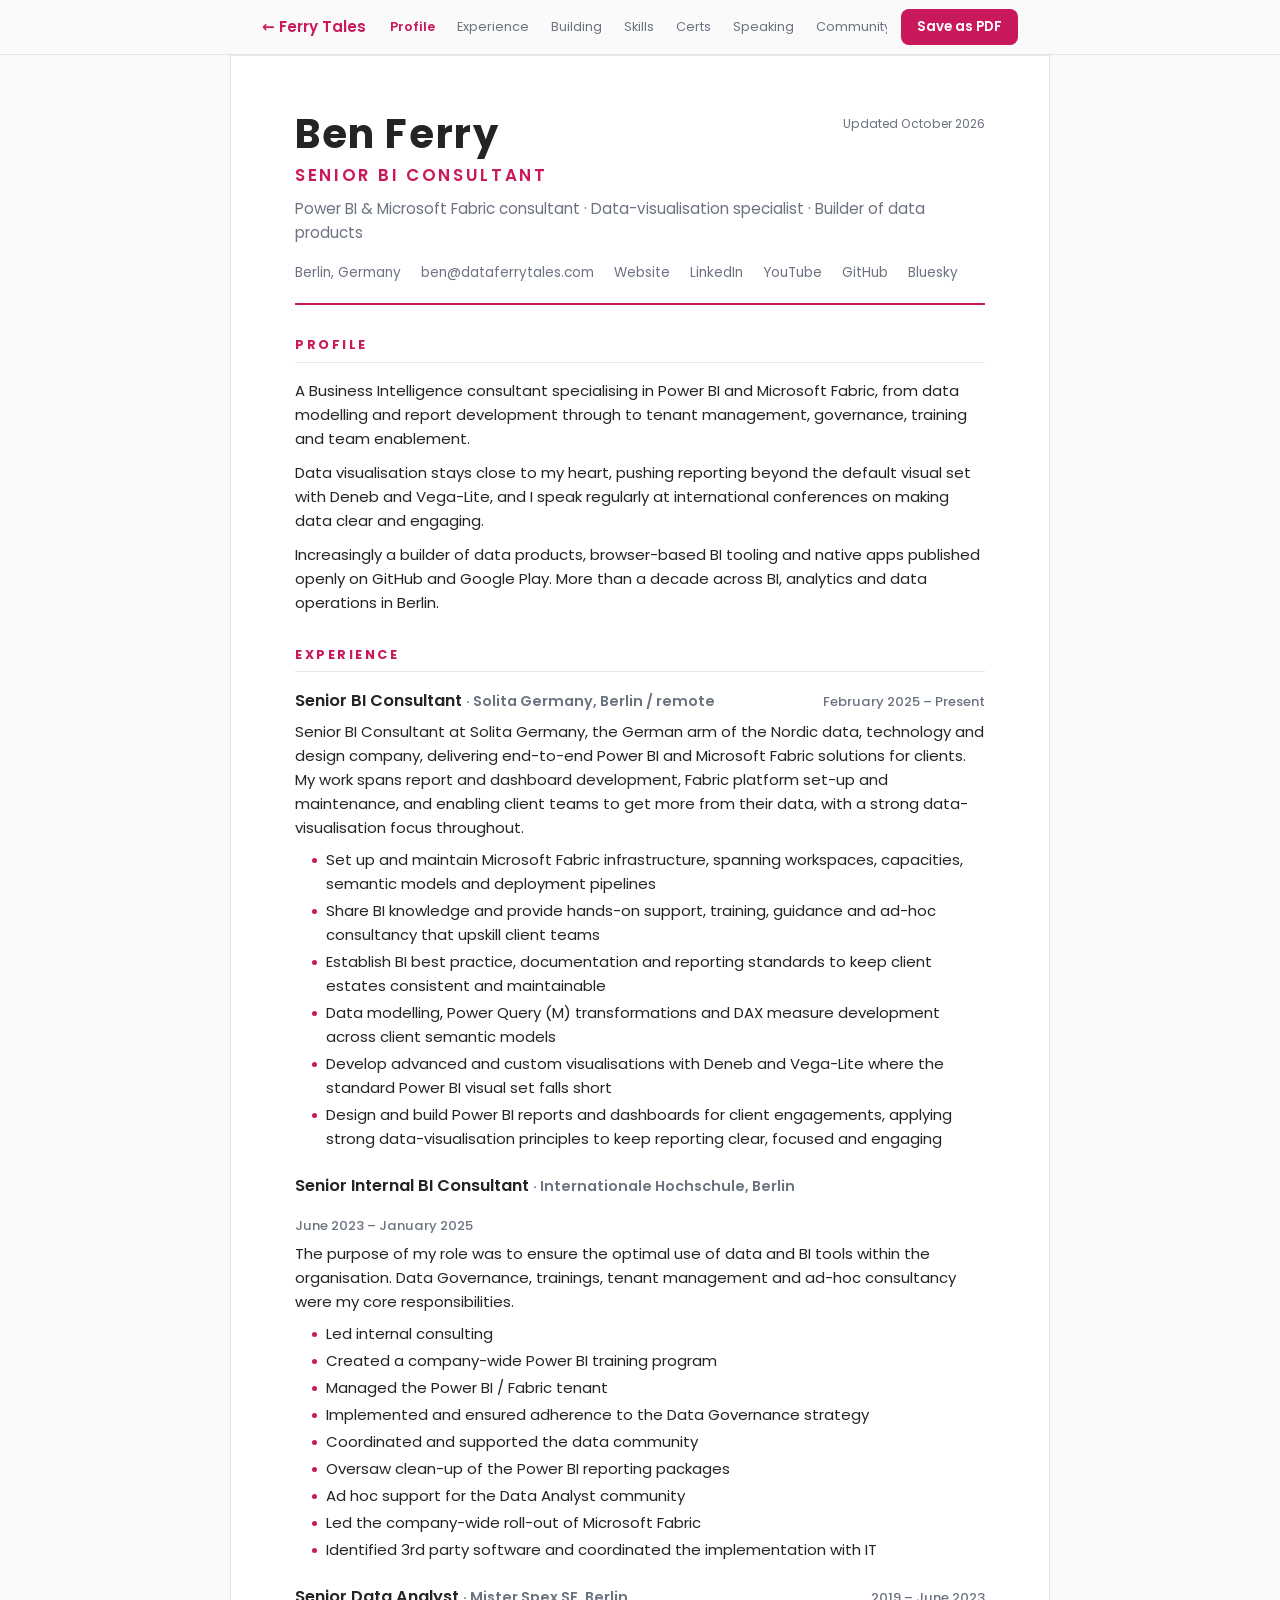
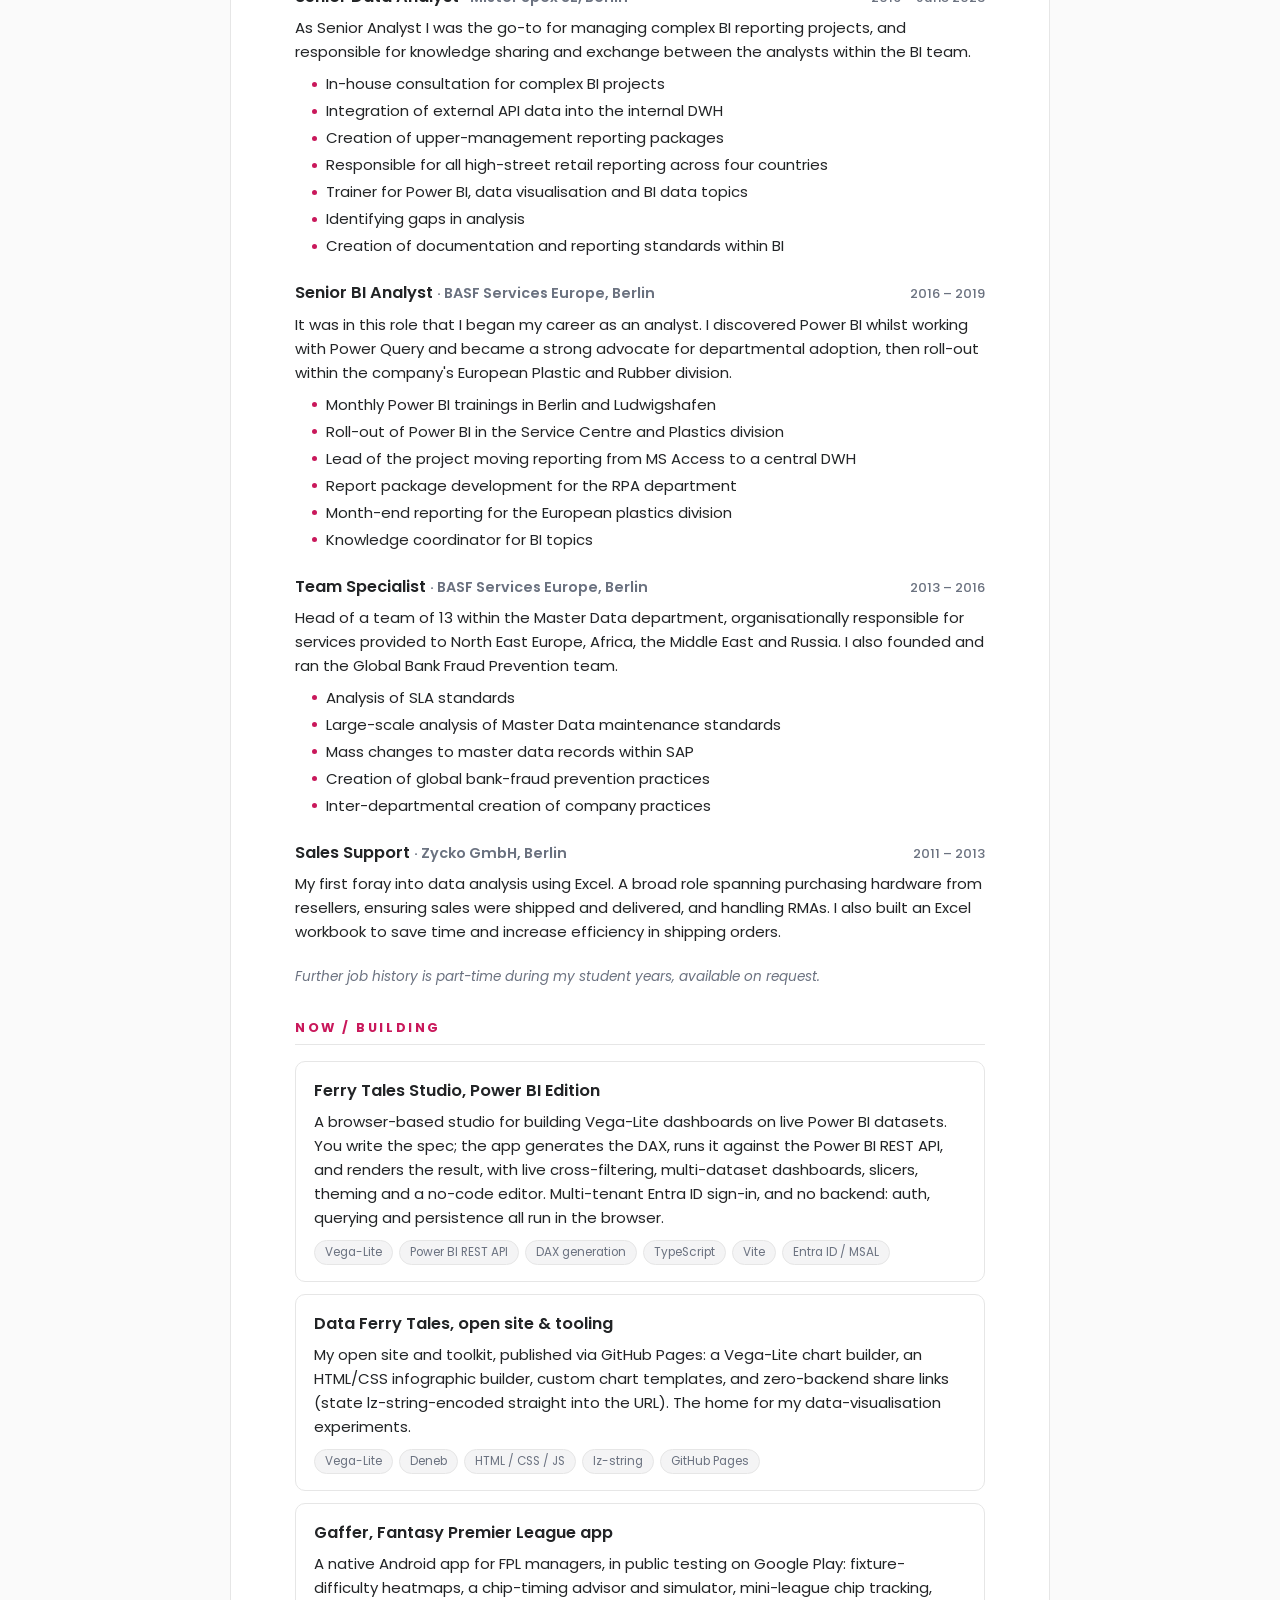
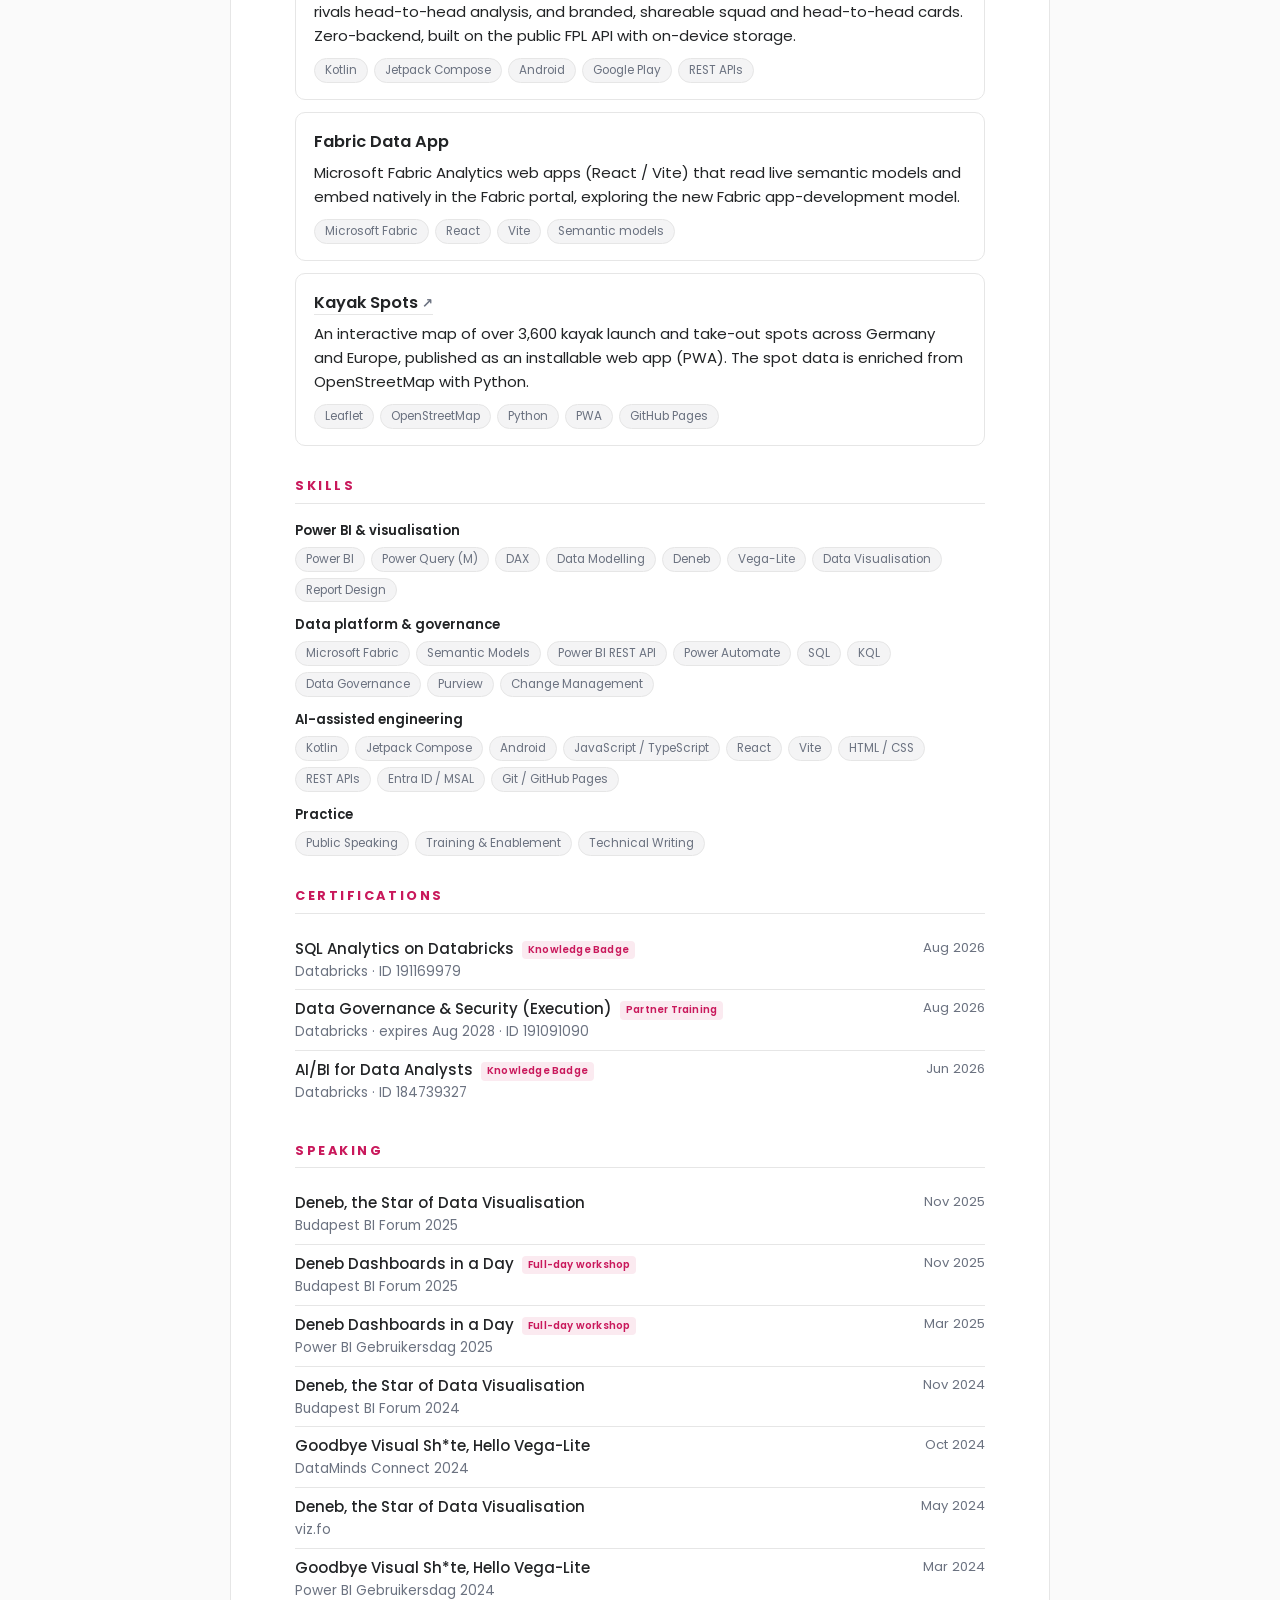
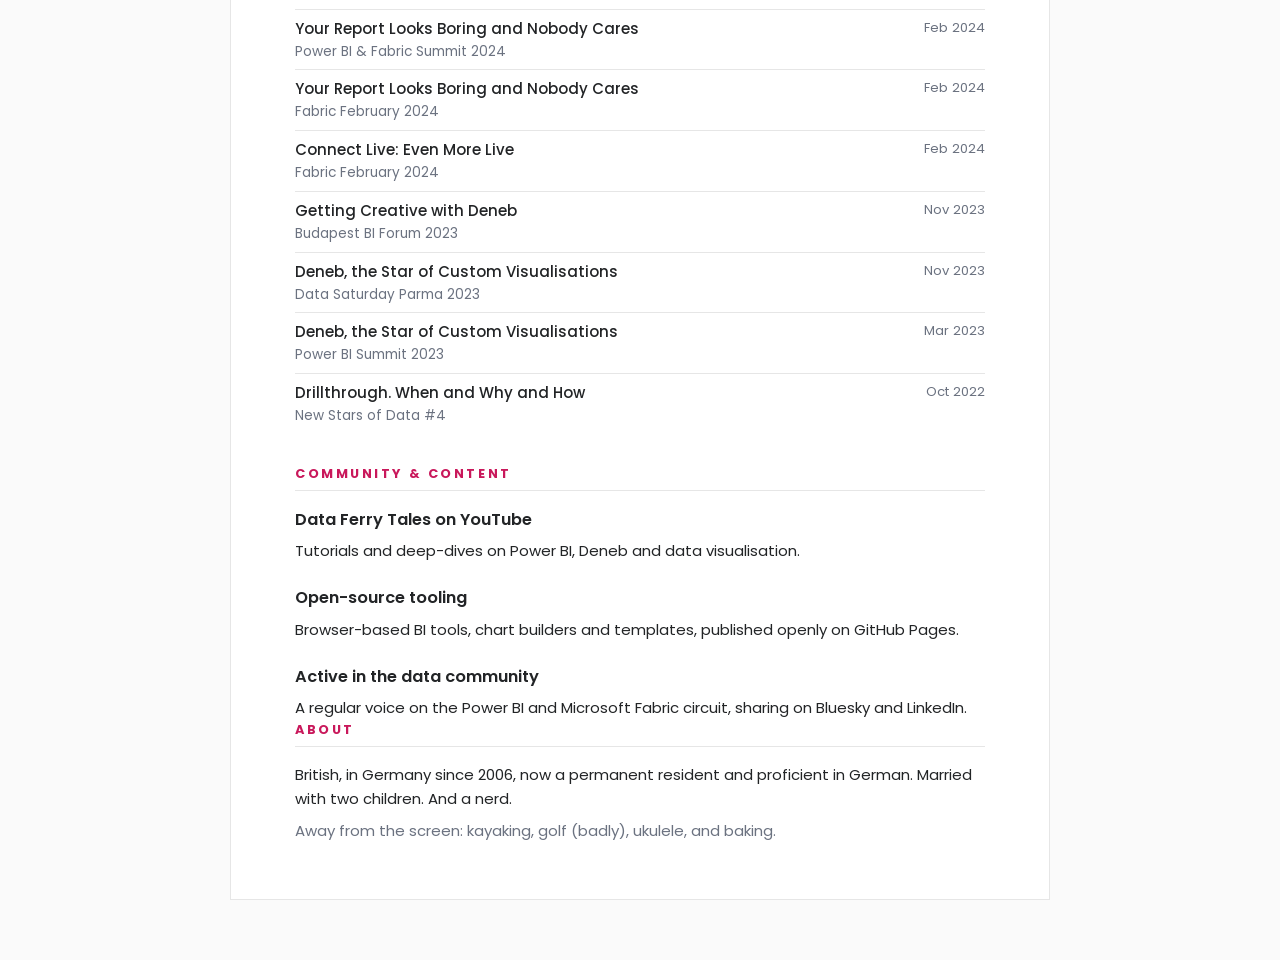
==== cv/index.html @ 4af47b09 "CV: reweight profile toward tenant management & enablement Trim redundant profile paragraph (fold tr" ====
<!DOCTYPE html>
<html lang="en">
<head>
  <meta charset="UTF-8">
  <meta name="viewport" content="width=device-width, initial-scale=1.0">
  <title>Ben Ferry, CV</title>
  <meta name="description" content="Living CV of Ben Ferry, Senior BI Consultant. Power BI &amp; Microsoft Fabric, data visualisation, and a builder of data products.">
  <meta property="og:title" content="Ben Ferry, CV">
  <meta property="og:description" content="Senior BI Consultant. Power BI &amp; Microsoft Fabric, data visualisation, builder of data products.">
  <meta property="og:type" content="profile">
  <link rel="preconnect" href="https://fonts.googleapis.com">
  <link rel="preconnect" href="https://fonts.gstatic.com" crossorigin>
  <link href="https://fonts.googleapis.com/css2?family=Poppins:wght@400;500;600;700&display=swap" rel="stylesheet">
  <style>
    /* ── Tokens — one accent, neutrals exempt ── */
    :root{
      --accent:#c9185b;       /* the single brand accent */
      --ink:#222426;          /* primary text */
      --muted:#6b7280;        /* secondary text / dates */
      --rule:#e6e6e6;         /* hairline separators */
      --paper:#ffffff;
      --chip:#f4f4f5;         /* neutral chip fill */
      --maxw:820px;
    }
    *,*::before,*::after{box-sizing:border-box;margin:0;padding:0}
    html{-webkit-text-size-adjust:100%;scroll-behavior:smooth}
    @media(prefers-reduced-motion:reduce){html{scroll-behavior:auto}}
    body{
      font-family:'Poppins',system-ui,sans-serif;
      color:var(--ink);
      background:#fafafa;
      line-height:1.6;
      font-size:15px;
    }

    /* ── Scroll progress (screen only) ── */
    .progress{position:fixed;top:0;left:0;height:3px;width:0;background:var(--accent);z-index:60;transition:width .08s linear}

    /* ── Sticky top bar (screen only) ── */
    .topbar{position:sticky;top:0;z-index:50;background:rgba(250,250,250,.9);backdrop-filter:saturate(180%) blur(8px);-webkit-backdrop-filter:saturate(180%) blur(8px);border-bottom:1px solid var(--rule)}
    .topbar-inner{max-width:var(--maxw);margin:0 auto;display:flex;align-items:center;gap:14px;padding:9px 32px}
    .brand{color:var(--accent);text-decoration:none;font-weight:600;font-size:.95rem;white-space:nowrap}
    .brand:hover{opacity:.7}
    .secnav{display:flex;gap:2px;flex:1;overflow-x:auto;scrollbar-width:none}
    .secnav::-webkit-scrollbar{display:none}
    .secnav a{font-size:.8rem;color:var(--muted);text-decoration:none;padding:5px 10px;border-radius:6px;white-space:nowrap;transition:color .15s,background .15s}
    .secnav a:hover{color:var(--ink);background:var(--chip)}
    .secnav a.active{color:var(--accent);font-weight:600}
    .topbar-actions{display:flex;align-items:center;gap:10px;white-space:nowrap}
    .updated{color:var(--muted);font-size:.8rem}
    .btn{
      font-family:inherit;font-size:.85rem;font-weight:600;
      color:#fff;background:var(--accent);
      border:none;border-radius:8px;
      padding:8px 16px;cursor:pointer;
      transition:opacity .15s;
    }
    .btn:hover{opacity:.85}

    /* ── Sheet ── */
    .sheet{
      max-width:var(--maxw);
      margin:0 auto 60px;
      background:var(--paper);
      border:1px solid var(--rule);
      padding:56px 64px;
    }

    /* ── Masthead ── */
    .masthead{position:relative;border-bottom:2px solid var(--accent);padding-bottom:20px;margin-bottom:28px}
    .masthead .stamp{position:absolute;top:2px;right:0;color:var(--muted);font-size:.76rem}
    .masthead h1{
      font-size:2.5rem;font-weight:700;letter-spacing:.04em;
      color:var(--ink);line-height:1.1;
    }
    .masthead .role{
      color:var(--accent);font-weight:600;font-size:1.05rem;
      letter-spacing:.16em;text-transform:uppercase;margin-top:6px;
    }
    .masthead .tagline{color:var(--muted);margin-top:8px;font-size:.95rem}
    .contact{
      display:flex;flex-wrap:wrap;gap:6px 20px;margin-top:16px;
      font-size:.85rem;
    }
    .contact a,.contact span{color:var(--muted);text-decoration:none}
    .contact a:hover{color:var(--accent)}

    /* ── Sections ── */
    section{margin-top:30px;scroll-margin-top:66px}
    h2{
      font-size:.8rem;font-weight:700;letter-spacing:.2em;text-transform:uppercase;
      color:var(--accent);
      padding-bottom:6px;border-bottom:1px solid var(--rule);
      margin-bottom:16px;
    }
    .profile p{margin-bottom:10px}
    .profile p:last-child{margin-bottom:0}

    /* ── Entry (experience / now) ── */
    .entry{margin-bottom:22px;break-inside:avoid}
    .entry:last-child{margin-bottom:0}
    .entry-head{display:flex;justify-content:space-between;align-items:baseline;gap:16px;flex-wrap:wrap}
    .entry-title{font-weight:600;font-size:1.02rem}
    .entry-org{color:var(--muted);font-size:.9rem}
    .entry-dates{color:var(--muted);font-size:.82rem;white-space:nowrap;font-weight:500}
    .entry-summary{margin-top:6px}
    .entry ul{margin:8px 0 0 0;padding-left:1.1em;list-style:none}
    .entry ul li{position:relative;padding-left:14px;margin-bottom:3px}
    .entry ul li::before{content:"";position:absolute;left:0;top:.62em;width:5px;height:5px;background:var(--accent);border-radius:50%}

    /* ── Tags ── */
    .tags{display:flex;flex-wrap:wrap;gap:6px;margin-top:10px}
    .tag{
      font-size:.74rem;color:var(--muted);
      background:var(--chip);border:1px solid var(--rule);
      border-radius:999px;padding:2px 10px;
    }

    /* ── Skills ── */
    .skill-group{margin-bottom:12px}
    .skill-group h3{font-size:.82rem;font-weight:600;color:var(--ink);margin-bottom:6px}
    .skill-group .items{display:flex;flex-wrap:wrap;gap:6px}

    /* ── Speaking ── */
    .talk{display:flex;justify-content:space-between;gap:16px;padding:7px 0;border-bottom:1px solid var(--rule)}
    .talk:last-child{border-bottom:none}
    .talk .meta{min-width:0}
    .talk .title{font-weight:500}
    .talk .event{color:var(--muted);font-size:.85rem}
    .talk .date{color:var(--muted);font-size:.82rem;white-space:nowrap}
    .talk-label{display:inline-block;font-size:.64rem;font-weight:600;color:var(--accent);background:#fbeaf0;border-radius:4px;padding:1px 6px;margin-left:8px;vertical-align:1px;letter-spacing:.02em}

    /* ── Two-up footer sections ── */
    .grid2{display:grid;grid-template-columns:1fr 1fr;gap:30px}
    .pill-list{display:flex;flex-wrap:wrap;gap:6px}
    .footer .interests{color:var(--muted);margin-top:8px}
    .note{color:var(--muted);font-size:.85rem;font-style:italic;margin-top:10px}

    /* ── Website-feel touches (screen only) ── */
    .contact a{transition:color .15s}
    .now .entry{border:1px solid var(--rule);border-radius:10px;padding:16px 18px;margin-bottom:12px}
    .now .entry:last-child{margin-bottom:0}
    .entry-title a{color:inherit;text-decoration:none;border-bottom:1px solid var(--rule);transition:color .15s,border-color .15s}
    .entry-title a:hover{color:var(--accent);border-bottom-color:var(--accent)}
    .entry-title .ext{color:var(--muted);font-size:.82em;border:none}
    .now-fig{display:block;margin:12px 0 2px}
    .now-fig img{display:block;width:100%;max-width:420px;height:auto;border:1px solid var(--rule);border-radius:8px;background:#f6f5f2}

    /* ── Scroll reveal (only when JS runs; print & reduced-motion opt out) ── */
    html.js .reveal{opacity:0;transform:translateY(14px);transition:opacity .5s ease,transform .5s ease}
    html.js .reveal.in{opacity:1;transform:none}
    @media(prefers-reduced-motion:reduce){html.js .reveal{opacity:1;transform:none;transition:none}}

    @media(max-width:680px){
      .sheet{padding:32px 22px}
      .masthead h1{font-size:2rem}
      .grid2{grid-template-columns:1fr;gap:20px}
      .topbar-inner{padding:9px 16px;gap:10px}
    }

    /* Hide the section nav before it gets tight enough to clip a label */
    @media(max-width:760px){ .secnav{display:none} }

    /* ── Print / PDF ── */
    @media print{
      body{background:#fff;font-size:11.5px}
      .topbar,.progress{display:none}
      .sheet{border:none;max-width:none;margin:0;padding:0 6mm}
      h2{break-after:avoid}
      .entry,.talk,.skill-group{break-inside:avoid}
      .now .entry{border:none;border-radius:0;padding:0;margin-bottom:16px}
      .reveal{opacity:1 !important;transform:none !important}
      a{color:inherit;text-decoration:none}
      @page{margin:14mm}
    }
  </style>
</head>
<body>

  <div class="progress" id="progress" aria-hidden="true"></div>

  <header class="topbar">
    <div class="topbar-inner">
      <a class="brand" href="../index.html">← Ferry Tales</a>
      <nav class="secnav" id="secnav" aria-label="CV sections"></nav>
      <div class="topbar-actions">
        <button class="btn" onclick="window.print()">Save as PDF</button>
      </div>
    </div>
  </header>

  <main class="sheet" id="cv" aria-busy="true">
    <p style="color:var(--muted)">Loading…</p>
  </main>

  <!-- ════════════════════════════════════════════════════════════════
       CV DATA — single source of truth. Edit this block to update the CV.
       (Embedded so the page works when opened directly, with no server.)
       ════════════════════════════════════════════════════════════════ -->
  <script type="application/json" id="cv-data">
{
  "updated": "October 2026",
  "name": "Ben Ferry",
  "title": "Senior BI Consultant",
  "tagline": "Power BI & Microsoft Fabric consultant · Data-visualisation specialist · Builder of data products",
  "contact": {
    "email": "ben@dataferrytales.com",
    "location": "Berlin, Germany",
    "website": "https://dataferrytales.github.io",
    "youtube": "https://www.youtube.com/@DataFerryTales",
    "linkedin": "https://www.linkedin.com/in/dataferrytales/",
    "github": "https://github.com/dataferrytales",
    "bluesky": "https://bsky.app/profile/dataferrytales.bsky.social"
  },
  "profile": [
    "A Business Intelligence consultant specialising in Power BI and Microsoft Fabric, from data modelling and report development through to tenant management, governance, training and team enablement.",
    "Data visualisation stays close to my heart, pushing reporting beyond the default visual set with Deneb and Vega-Lite, and I speak regularly at international conferences on making data clear and engaging.",
    "Increasingly a builder of data products, browser-based BI tooling and native apps published openly on GitHub and Google Play. More than a decade across BI, analytics and data operations in Berlin."
  ],
  "now": [
    {
      "name": "Ferry Tales Studio, Power BI Edition",
      "blurb": "A browser-based studio for building Vega-Lite dashboards on live Power BI datasets. You write the spec; the app generates the DAX, runs it against the Power BI REST API, and renders the result, with live cross-filtering, multi-dataset dashboards, slicers, theming and a no-code editor. Multi-tenant Entra ID sign-in, and no backend: auth, querying and persistence all run in the browser.",
      "tags": ["Vega-Lite", "Power BI REST API", "DAX generation", "TypeScript", "Vite", "Entra ID / MSAL"]
    },
    {
      "name": "Data Ferry Tales, open site & tooling",
      "blurb": "My open site and toolkit, published via GitHub Pages: a Vega-Lite chart builder, an HTML/CSS infographic builder, custom chart templates, and zero-backend share links (state lz-string-encoded straight into the URL). The home for my data-visualisation experiments.",
      "tags": ["Vega-Lite", "Deneb", "HTML / CSS / JS", "lz-string", "GitHub Pages"]
    },
    {
      "name": "Gaffer, Fantasy Premier League app",
      "blurb": "A native Android app for FPL managers, in public testing on Google Play: fixture-difficulty heatmaps, a chip-timing advisor and simulator, mini-league chip tracking, rivals head-to-head analysis, and branded, shareable squad and head-to-head cards. Zero-backend, built on the public FPL API with on-device storage.",
      "tags": ["Kotlin", "Jetpack Compose", "Android", "Google Play", "REST APIs"]
    },
    {
      "name": "Fabric Data App",
      "blurb": "Microsoft Fabric Analytics web apps (React / Vite) that read live semantic models and embed natively in the Fabric portal, exploring the new Fabric app-development model.",
      "tags": ["Microsoft Fabric", "React", "Vite", "Semantic models"]
    },
    {
      "name": "Kayak Spots",
      "link": "https://dataferrytales.github.io/kayak-spots/",
      "blurb": "An interactive map of over 3,600 kayak launch and take-out spots across Germany and Europe, published as an installable web app (PWA). The spot data is enriched from OpenStreetMap with Python.",
      "tags": ["Leaflet", "OpenStreetMap", "Python", "PWA", "GitHub Pages"]
    }
  ],
  "experience": [
    {
      "role": "Senior BI Consultant",
      "org": "Solita Germany",
      "location": "Berlin / remote",
      "start": "February 2025",
      "end": "Present",
      "summary": "Senior BI Consultant at Solita Germany, the German arm of the Nordic data, technology and design company, delivering end-to-end Power BI and Microsoft Fabric solutions for clients. My work spans report and dashboard development, Fabric platform set-up and maintenance, and enabling client teams to get more from their data, with a strong data-visualisation focus throughout.",
      "bullets": [
        "Set up and maintain Microsoft Fabric infrastructure, spanning workspaces, capacities, semantic models and deployment pipelines",
        "Share BI knowledge and provide hands-on support, training, guidance and ad-hoc consultancy that upskill client teams",
        "Establish BI best practice, documentation and reporting standards to keep client estates consistent and maintainable",
        "Data modelling, Power Query (M) transformations and DAX measure development across client semantic models",
        "Develop advanced and custom visualisations with Deneb and Vega-Lite where the standard Power BI visual set falls short",
        "Design and build Power BI reports and dashboards for client engagements, applying strong data-visualisation principles to keep reporting clear, focused and engaging"
      ]
    },
    {
      "role": "Senior Internal BI Consultant",
      "org": "Internationale Hochschule",
      "location": "Berlin",
      "start": "June 2023",
      "end": "January 2025",
      "summary": "The purpose of my role was to ensure the optimal use of data and BI tools within the organisation. Data Governance, trainings, tenant management and ad-hoc consultancy were my core responsibilities.",
      "bullets": [
        "Led internal consulting",
        "Created a company-wide Power BI training program",
        "Managed the Power BI / Fabric tenant",
        "Implemented and ensured adherence to the Data Governance strategy",
        "Coordinated and supported the data community",
        "Oversaw clean-up of the Power BI reporting packages",
        "Ad hoc support for the Data Analyst community",
        "Led the company-wide roll-out of Microsoft Fabric",
        "Identified 3rd party software and coordinated the implementation with IT"
      ]
    },
    {
      "role": "Senior Data Analyst",
      "org": "Mister Spex SE",
      "location": "Berlin",
      "start": "2019",
      "end": "June 2023",
      "summary": "As Senior Analyst I was the go-to for managing complex BI reporting projects, and responsible for knowledge sharing and exchange between the analysts within the BI team.",
      "bullets": [
        "In-house consultation for complex BI projects",
        "Integration of external API data into the internal DWH",
        "Creation of upper-management reporting packages",
        "Responsible for all high-street retail reporting across four countries",
        "Trainer for Power BI, data visualisation and BI data topics",
        "Identifying gaps in analysis",
        "Creation of documentation and reporting standards within BI"
      ]
    },
    {
      "role": "Senior BI Analyst",
      "org": "BASF Services Europe",
      "location": "Berlin",
      "start": "2016",
      "end": "2019",
      "summary": "It was in this role that I began my career as an analyst. I discovered Power BI whilst working with Power Query and became a strong advocate for departmental adoption, then roll-out within the company's European Plastic and Rubber division.",
      "bullets": [
        "Monthly Power BI trainings in Berlin and Ludwigshafen",
        "Roll-out of Power BI in the Service Centre and Plastics division",
        "Lead of the project moving reporting from MS Access to a central DWH",
        "Report package development for the RPA department",
        "Month-end reporting for the European plastics division",
        "Knowledge coordinator for BI topics"
      ]
    },
    {
      "role": "Team Specialist",
      "org": "BASF Services Europe",
      "location": "Berlin",
      "start": "2013",
      "end": "2016",
      "summary": "Head of a team of 13 within the Master Data department, organisationally responsible for services provided to North East Europe, Africa, the Middle East and Russia. I also founded and ran the Global Bank Fraud Prevention team.",
      "bullets": [
        "Analysis of SLA standards",
        "Large-scale analysis of Master Data maintenance standards",
        "Mass changes to master data records within SAP",
        "Creation of global bank-fraud prevention practices",
        "Inter-departmental creation of company practices"
      ]
    },
    {
      "role": "Sales Support",
      "org": "Zycko GmbH",
      "location": "Berlin",
      "start": "2011",
      "end": "2013",
      "summary": "My first foray into data analysis using Excel. A broad role spanning purchasing hardware from resellers, ensuring sales were shipped and delivered, and handling RMAs. I also built an Excel workbook to save time and increase efficiency in shipping orders.",
      "bullets": []
    }
  ],
  "experienceNote": "Further job history is part-time during my student years, available on request.",
  "skills": [
    {
      "group": "Power BI & visualisation",
      "items": ["Power BI", "Power Query (M)", "DAX", "Data Modelling", "Deneb", "Vega-Lite", "Data Visualisation", "Report Design"]
    },
    {
      "group": "Data platform & governance",
      "items": ["Microsoft Fabric", "Semantic Models", "Power BI REST API", "Power Automate", "SQL", "KQL", "Data Governance", "Purview", "Change Management"]
    },
    {
      "group": "AI-assisted engineering",
      "items": ["Kotlin", "Jetpack Compose", "Android", "JavaScript / TypeScript", "React", "Vite", "HTML / CSS", "REST APIs", "Entra ID / MSAL", "Git / GitHub Pages"]
    },
    {
      "group": "Practice",
      "items": ["Public Speaking", "Training & Enablement", "Technical Writing"]
    }
  ],
  "certifications": [
    { "name": "SQL Analytics on Databricks", "kind": "Knowledge Badge", "issuer": "Databricks", "issued": "Aug 2026", "credentialId": "191169979" },
    { "name": "Data Governance & Security (Execution)", "kind": "Partner Training", "issuer": "Databricks", "issued": "Aug 2026", "expires": "Aug 2028", "credentialId": "191091090" },
    { "name": "AI/BI for Data Analysts", "kind": "Knowledge Badge", "issuer": "Databricks", "issued": "Jun 2026", "credentialId": "184739327" }
  ],
  "speaking": [
    { "event": "Budapest BI Forum 2025", "date": "Nov 2025", "talk": "Deneb, the Star of Data Visualisation" },
    { "event": "Budapest BI Forum 2025", "date": "Nov 2025", "talk": "Deneb Dashboards in a Day", "label": "Full-day workshop" },
    { "event": "Power BI Gebruikersdag 2025", "date": "Mar 2025", "talk": "Deneb Dashboards in a Day", "label": "Full-day workshop" },
    { "event": "Budapest BI Forum 2024", "date": "Nov 2024", "talk": "Deneb, the Star of Data Visualisation" },
    { "event": "DataMinds Connect 2024", "date": "Oct 2024", "talk": "Goodbye Visual Sh*te, Hello Vega-Lite" },
    { "event": "viz.fo", "date": "May 2024", "talk": "Deneb, the Star of Data Visualisation" },
    { "event": "Power BI Gebruikersdag 2024", "date": "Mar 2024", "talk": "Goodbye Visual Sh*te, Hello Vega-Lite" },
    { "event": "Power BI & Fabric Summit 2024", "date": "Feb 2024", "talk": "Your Report Looks Boring and Nobody Cares" },
    { "event": "Fabric February 2024", "date": "Feb 2024", "talk": "Your Report Looks Boring and Nobody Cares" },
    { "event": "Fabric February 2024", "date": "Feb 2024", "talk": "Connect Live: Even More Live" },
    { "event": "Budapest BI Forum 2023", "date": "Nov 2023", "talk": "Getting Creative with Deneb" },
    { "event": "Data Saturday Parma 2023", "date": "Nov 2023", "talk": "Deneb, the Star of Custom Visualisations" },
    { "event": "Power BI Summit 2023", "date": "Mar 2023", "talk": "Deneb, the Star of Custom Visualisations" },
    { "event": "New Stars of Data #4", "date": "Oct 2022", "talk": "Drillthrough. When and Why and How" }
  ],
  "community": [
    { "name": "Data Ferry Tales on YouTube", "blurb": "Tutorials and deep-dives on Power BI, Deneb and data visualisation." },
    { "name": "Open-source tooling", "blurb": "Browser-based BI tools, chart builders and templates, published openly on GitHub Pages." },
    { "name": "Active in the data community", "blurb": "A regular voice on the Power BI and Microsoft Fabric circuit, sharing on Bluesky and LinkedIn." }
  ],
  "about": "British, in Germany since 2006, now a permanent resident and proficient in German. Married with two children. And a nerd.",
  "interests": "Away from the screen: kayaking, golf (badly), ukulele, and baking."
}
  </script>

  <script>
    const esc = s => String(s).replace(/[&<>"]/g, c => ({'&':'&amp;','<':'&lt;','>':'&gt;','"':'&quot;'}[c]));

    function contactRow(c){
      const parts = [];
      if(c.location) parts.push(`<span>${esc(c.location)}</span>`);
      if(c.email)    parts.push(`<a href="mailto:${esc(c.email)}">${esc(c.email)}</a>`);
      if(c.website)  parts.push(`<a href="${esc(c.website)}" target="_blank" rel="noopener">Website</a>`);
      if(c.linkedin) parts.push(`<a href="${esc(c.linkedin)}" target="_blank" rel="noopener">LinkedIn</a>`);
      if(c.youtube)  parts.push(`<a href="${esc(c.youtube)}" target="_blank" rel="noopener">YouTube</a>`);
      if(c.github)   parts.push(`<a href="${esc(c.github)}" target="_blank" rel="noopener">GitHub</a>`);
      if(c.bluesky)  parts.push(`<a href="${esc(c.bluesky)}" target="_blank" rel="noopener">Bluesky</a>`);
      return `<div class="contact">${parts.join('')}</div>`;
    }

    const tags = arr => arr && arr.length
      ? `<div class="tags">${arr.map(t=>`<span class="tag">${esc(t)}</span>`).join('')}</div>` : '';

    function nowSection(items){
      if(!items || !items.length) return '';
      return `<section class="now"><h2>Now / Building</h2>${items.map(p=>{
        const title = p.link
          ? `<a href="${esc(p.link)}" target="_blank" rel="noopener">${esc(p.name)} <span class="ext" aria-hidden="true">↗</span></a>`
          : esc(p.name);
        let fig = '';
        if(p.image){
          const img = `<img src="${esc(p.image)}" alt="${esc(p.imageAlt||p.name)}" loading="lazy">`;
          fig = p.link
            ? `<a class="now-fig" href="${esc(p.link)}" target="_blank" rel="noopener">${img}</a>`
            : `<div class="now-fig">${img}</div>`;
        }
        return `<div class="entry">
          <div class="entry-head"><span class="entry-title">${title}</span></div>
          <p class="entry-summary">${esc(p.blurb)}</p>
          ${fig}
          ${tags(p.tags)}
        </div>`;
      }).join('')}</section>`;
    }

    function experienceSection(items, note){
      if(!items || !items.length) return '';
      const body = items.map(e=>`
        <div class="entry">
          <div class="entry-head">
            <span class="entry-title">${esc(e.role)} <span class="entry-org">· ${esc(e.org)}${e.location?', '+esc(e.location):''}</span></span>
            <span class="entry-dates">${esc(e.start)} – ${esc(e.end)}</span>
          </div>
          ${e.summary?`<p class="entry-summary">${esc(e.summary)}</p>`:''}
          ${e.bullets && e.bullets.length?`<ul>${e.bullets.map(b=>`<li>${esc(b)}</li>`).join('')}</ul>`:''}
        </div>`).join('');
      return `<section><h2>Experience</h2>${body}${note?`<p class="note">${esc(note)}</p>`:''}</section>`;
    }

    function skillsSection(groups){
      if(!groups || !groups.length) return '';
      return `<section><h2>Skills</h2>${groups.map(g=>`
        <div class="skill-group">
          <h3>${esc(g.group)}</h3>
          <div class="items">${g.items.map(i=>`<span class="tag">${esc(i)}</span>`).join('')}</div>
        </div>`).join('')}</section>`;
    }

    function certificationsSection(items){
      if(!items || !items.length) return '';
      return `<section><h2>Certifications</h2>${items.map(c=>{
        const label = c.kind ? `<span class="talk-label">${esc(c.kind)}</span>` : '';
        const sub = [esc(c.issuer)];
        if(c.expires) sub.push(`expires ${esc(c.expires)}`);
        if(c.credentialId) sub.push(`ID ${esc(c.credentialId)}`);
        return `<div class="talk">
          <div class="meta"><div class="title">${esc(c.name)}${label}</div><div class="event">${sub.join(' · ')}</div></div>
          <div class="date">${esc(c.issued)}</div>
        </div>`;
      }).join('')}</section>`;
    }

    function speakingSection(items){
      if(!items || !items.length) return '';
      return `<section><h2>Speaking</h2>${items.map(t=>`
        <div class="talk">
          <div class="meta"><div class="title">${esc(t.talk)}${t.label?`<span class="talk-label">${esc(t.label)}</span>`:''}</div><div class="event">${esc(t.event)}</div></div>
          <div class="date">${esc(t.date)}</div>
        </div>`).join('')}</section>`;
    }

    function communitySection(items){
      if(!items || !items.length) return '';
      return `<section><h2>Community &amp; Content</h2>${items.map(c=>`
        <div class="entry">
          <div class="entry-head"><span class="entry-title">${esc(c.name)}</span></div>
          ${c.blurb?`<p class="entry-summary">${esc(c.blurb)}</p>`:''}
        </div>`).join('')}</section>`;
    }

    function footerSections(cv){
      const about = cv.about ? `<p>${esc(cv.about)}</p>` : '';
      const interests = cv.interests ? `<p class="interests">${esc(cv.interests)}</p>` : '';
      if(!about && !interests) return '';
      return `<div class="footer"><section style="margin-top:0"><h2>About</h2>${about}${interests}</section></div>`;
    }

    function render(cv){
      document.title = `${cv.name}, CV`;
      const html = `
        <header class="masthead">
          ${cv.updated?`<div class="stamp">Updated ${esc(cv.updated)}</div>`:''}
          <h1>${esc(cv.name)}</h1>
          <div class="role">${esc(cv.title)}</div>
          ${cv.tagline?`<div class="tagline">${esc(cv.tagline)}</div>`:''}
          ${contactRow(cv.contact||{})}
        </header>
        ${cv.profile&&cv.profile.length?`<section class="profile"><h2>Profile</h2>${cv.profile.map(p=>`<p>${esc(p)}</p>`).join('')}</section>`:''}
        ${experienceSection(cv.experience, cv.experienceNote)}
        ${nowSection(cv.now)}
        ${skillsSection(cv.skills)}
        ${certificationsSection(cv.certifications)}
        ${speakingSection(cv.speaking)}
        ${communitySection(cv.community)}
        ${footerSections(cv)}
      `;
      const el = document.getElementById('cv');
      el.innerHTML = html;
      el.setAttribute('aria-busy','false');
    }

    const slug = s => s.toLowerCase().replace(/[^a-z0-9]+/g,'-').replace(/^-|-$/g,'');
    const NAV_LABELS = { 'now-building':'Building', 'certifications':'Certs', 'community-content':'Community', 'education-about':'Education' };

    function enhance(){
      const cvEl = document.getElementById('cv');
      const sections = [...cvEl.querySelectorAll(':scope > section')];
      const nav = document.getElementById('secnav');

      // Build the section nav from whatever sections were rendered
      sections.forEach(s=>{
        const h = s.querySelector('h2'); if(!h) return;
        const id = slug(h.textContent);
        s.id = id;
        const a = document.createElement('a');
        a.href = '#'+id;
        a.textContent = NAV_LABELS[id] || h.textContent.trim();
        a.dataset.target = id;
        nav.appendChild(a);
      });
      const links = [...nav.querySelectorAll('a')];

      // Scroll-reveal (sections + footer block)
      const revealEls = [...sections];
      const footer = cvEl.querySelector('.footer'); if(footer) revealEls.push(footer);
      revealEls.forEach(el=>el.classList.add('reveal'));
      // Hard reveal: drop the .reveal hidden state entirely so visibility never
      // depends on a transition actually running (belt-and-braces for odd envs).
      const hardReveal = ()=>revealEls.forEach(el=>{ el.classList.add('in'); el.classList.remove('reveal'); });

      try{
        if('IntersectionObserver' in window){
          const ro = new IntersectionObserver((entries)=>{
            entries.forEach(e=>{ if(e.isIntersecting){ e.target.classList.add('in'); ro.unobserve(e.target); } });
          }, { rootMargin:'0px 0px -8% 0px', threshold:0.05 });
          revealEls.forEach(el=>ro.observe(el));

          // Scroll-spy: highlight the section crossing the middle band
          const so = new IntersectionObserver((entries)=>{
            entries.forEach(e=>{ if(e.isIntersecting){
              links.forEach(l=>l.classList.toggle('active', l.dataset.target===e.target.id));
            }});
          }, { rootMargin:'-45% 0px -50% 0px', threshold:0 });
          sections.forEach(s=>so.observe(s));
        } else {
          hardReveal();
        }
      }catch(e){ hardReveal(); }

      // Fail-safe: if nothing has revealed shortly after load, force everything visible
      setTimeout(()=>{ if(!cvEl.querySelector('.reveal.in')) hardReveal(); }, 1000);

      // Scroll-progress bar
      const prog = document.getElementById('progress');
      const onScroll = ()=>{
        const h = document.documentElement;
        const max = h.scrollHeight - h.clientHeight;
        prog.style.width = (max>0 ? (h.scrollTop/max)*100 : 0) + '%';
      };
      window.addEventListener('scroll', onScroll, { passive:true });
      onScroll();
    }

    try{
      document.documentElement.classList.add('js');
      const data = JSON.parse(document.getElementById('cv-data').textContent);
      render(data);
      enhance();
    }catch(err){
      document.getElementById('cv').innerHTML =
        `<p style="color:var(--muted)">Couldn't read the embedded CV data (${esc(err.message)}).</p>`;
    }
  </script>
</body>
</html>
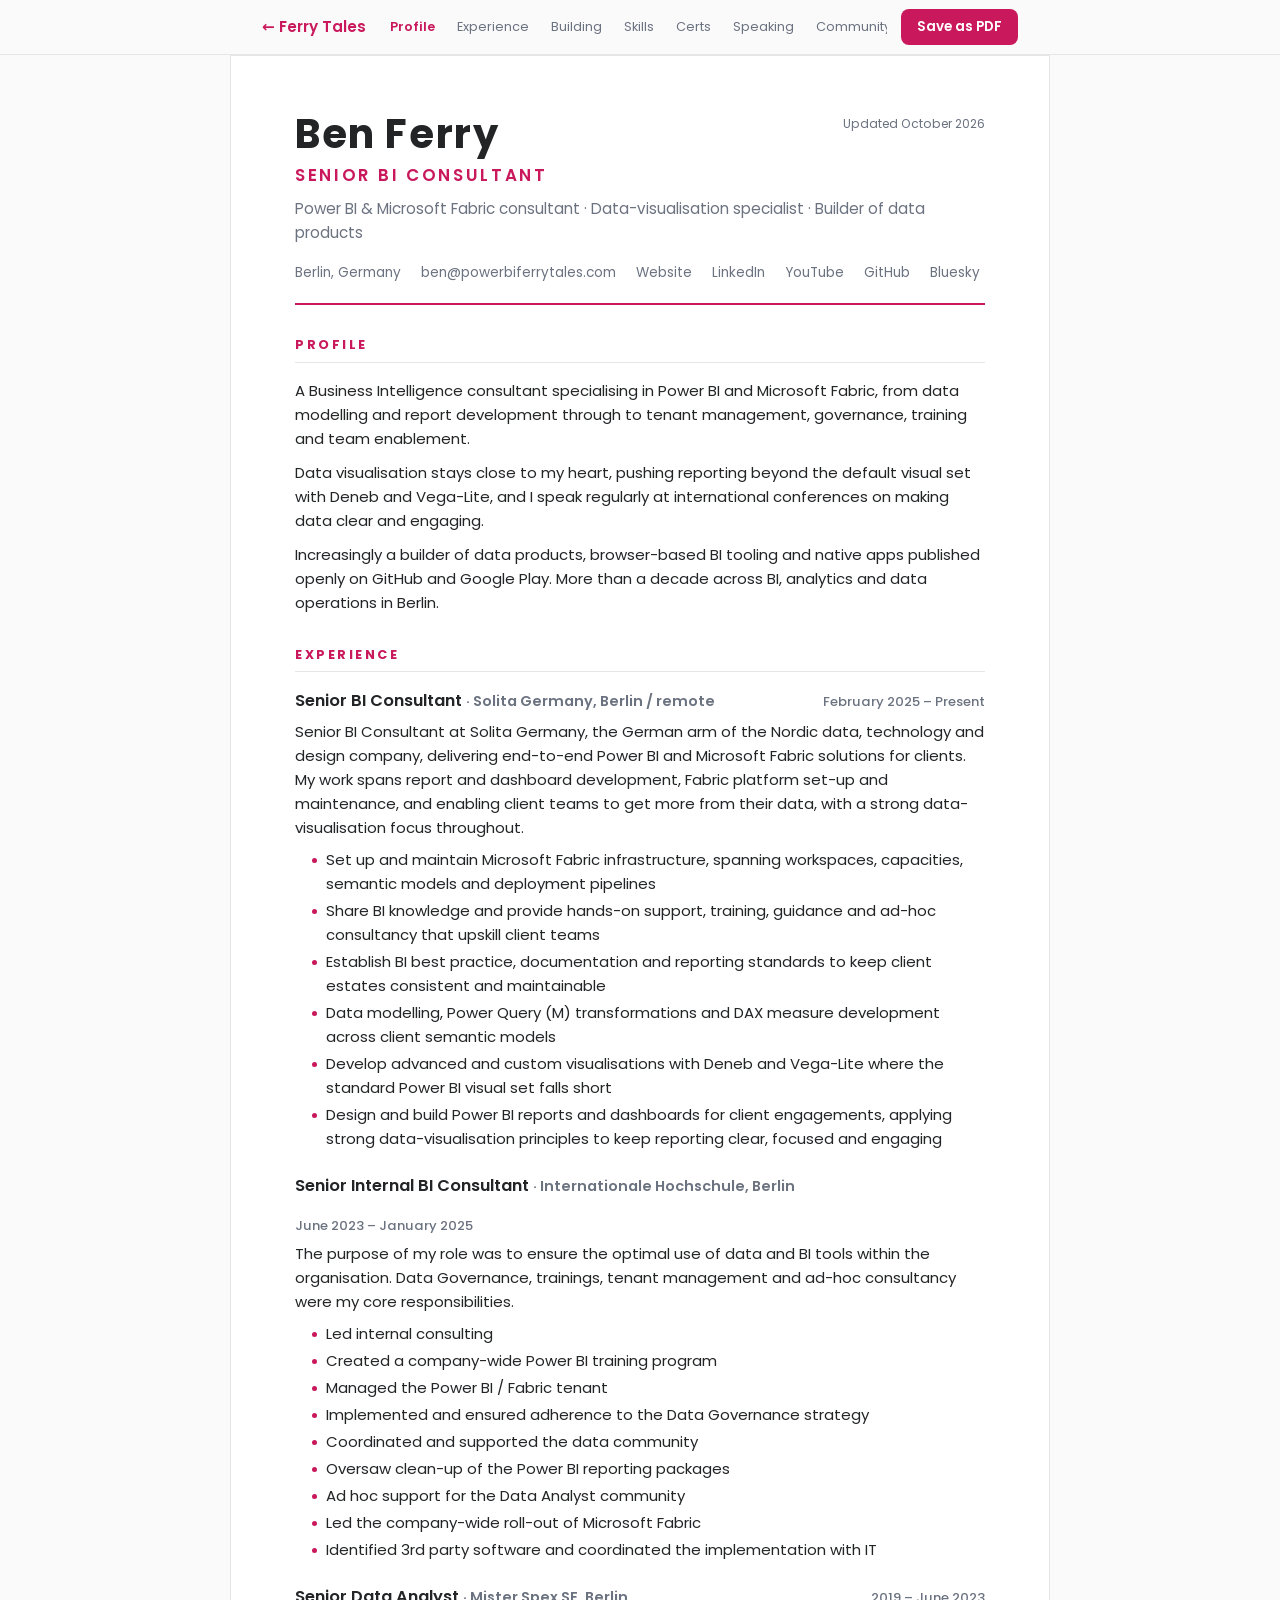
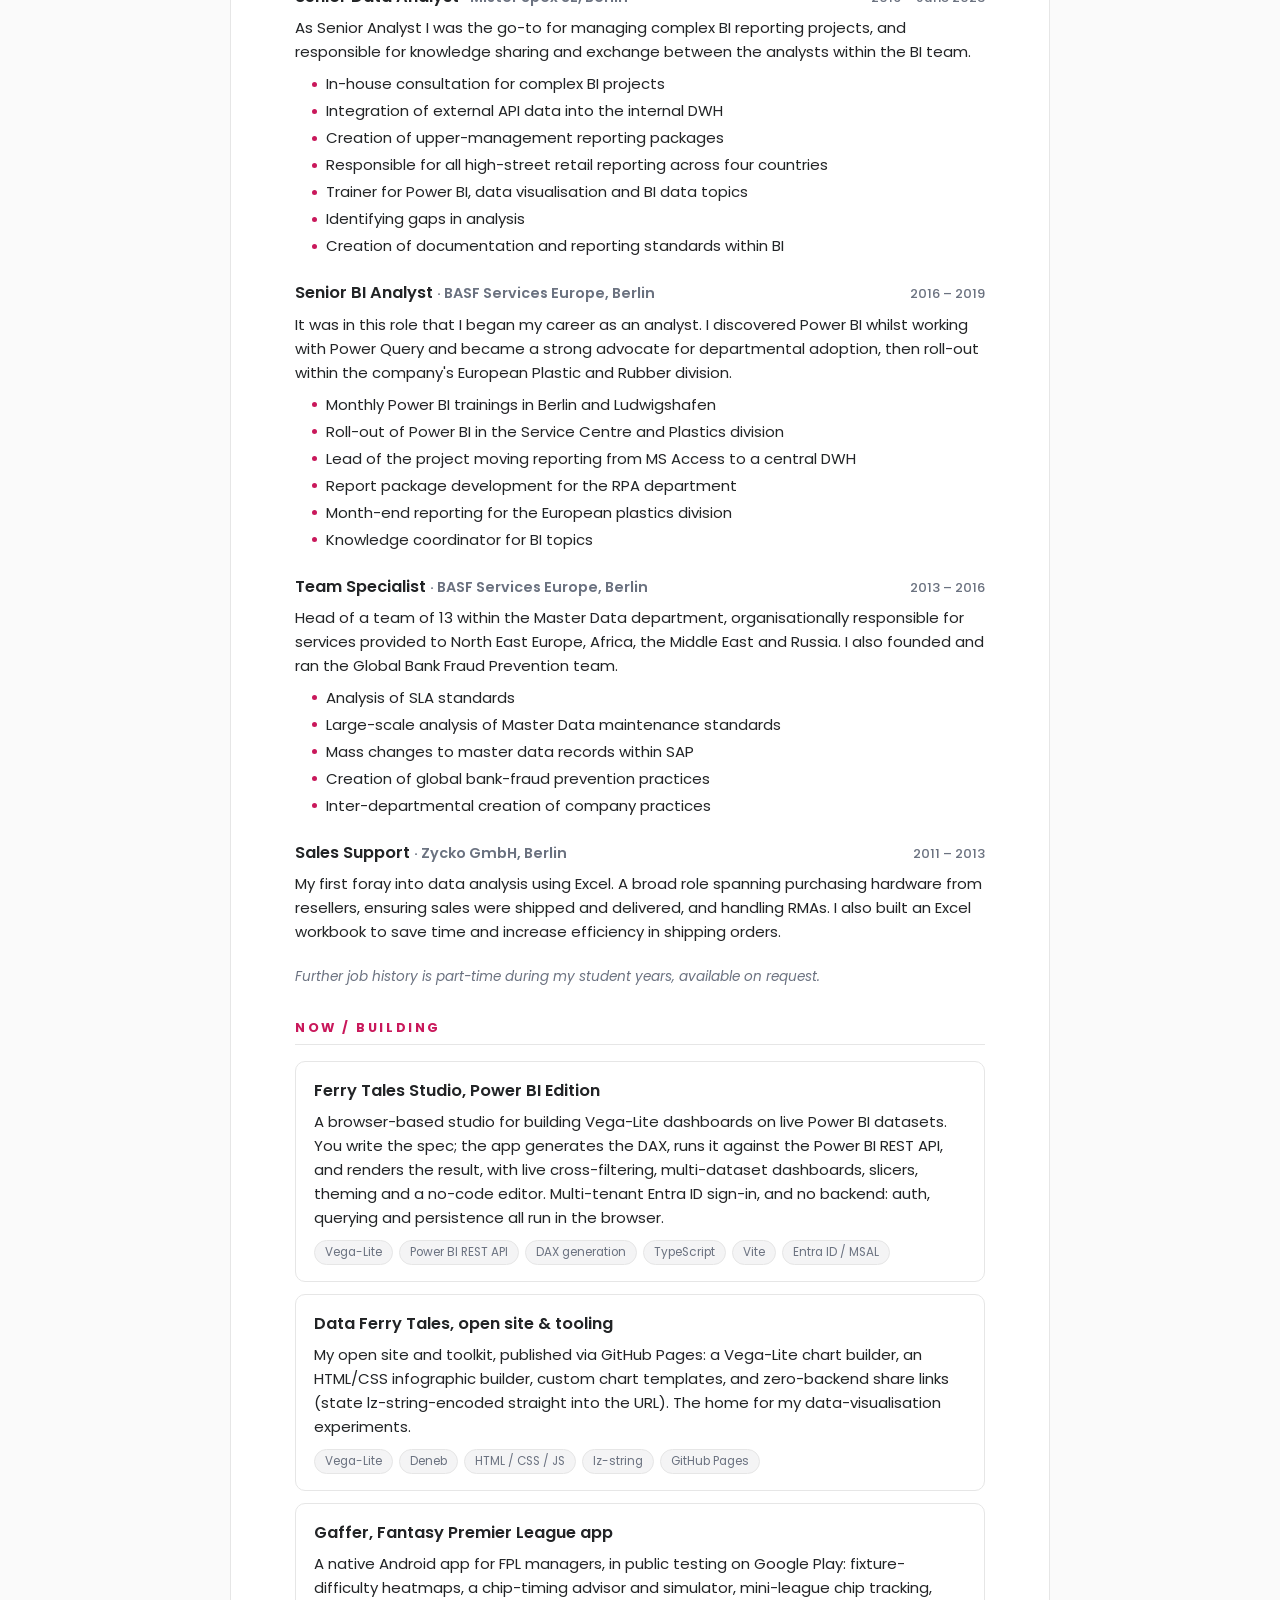
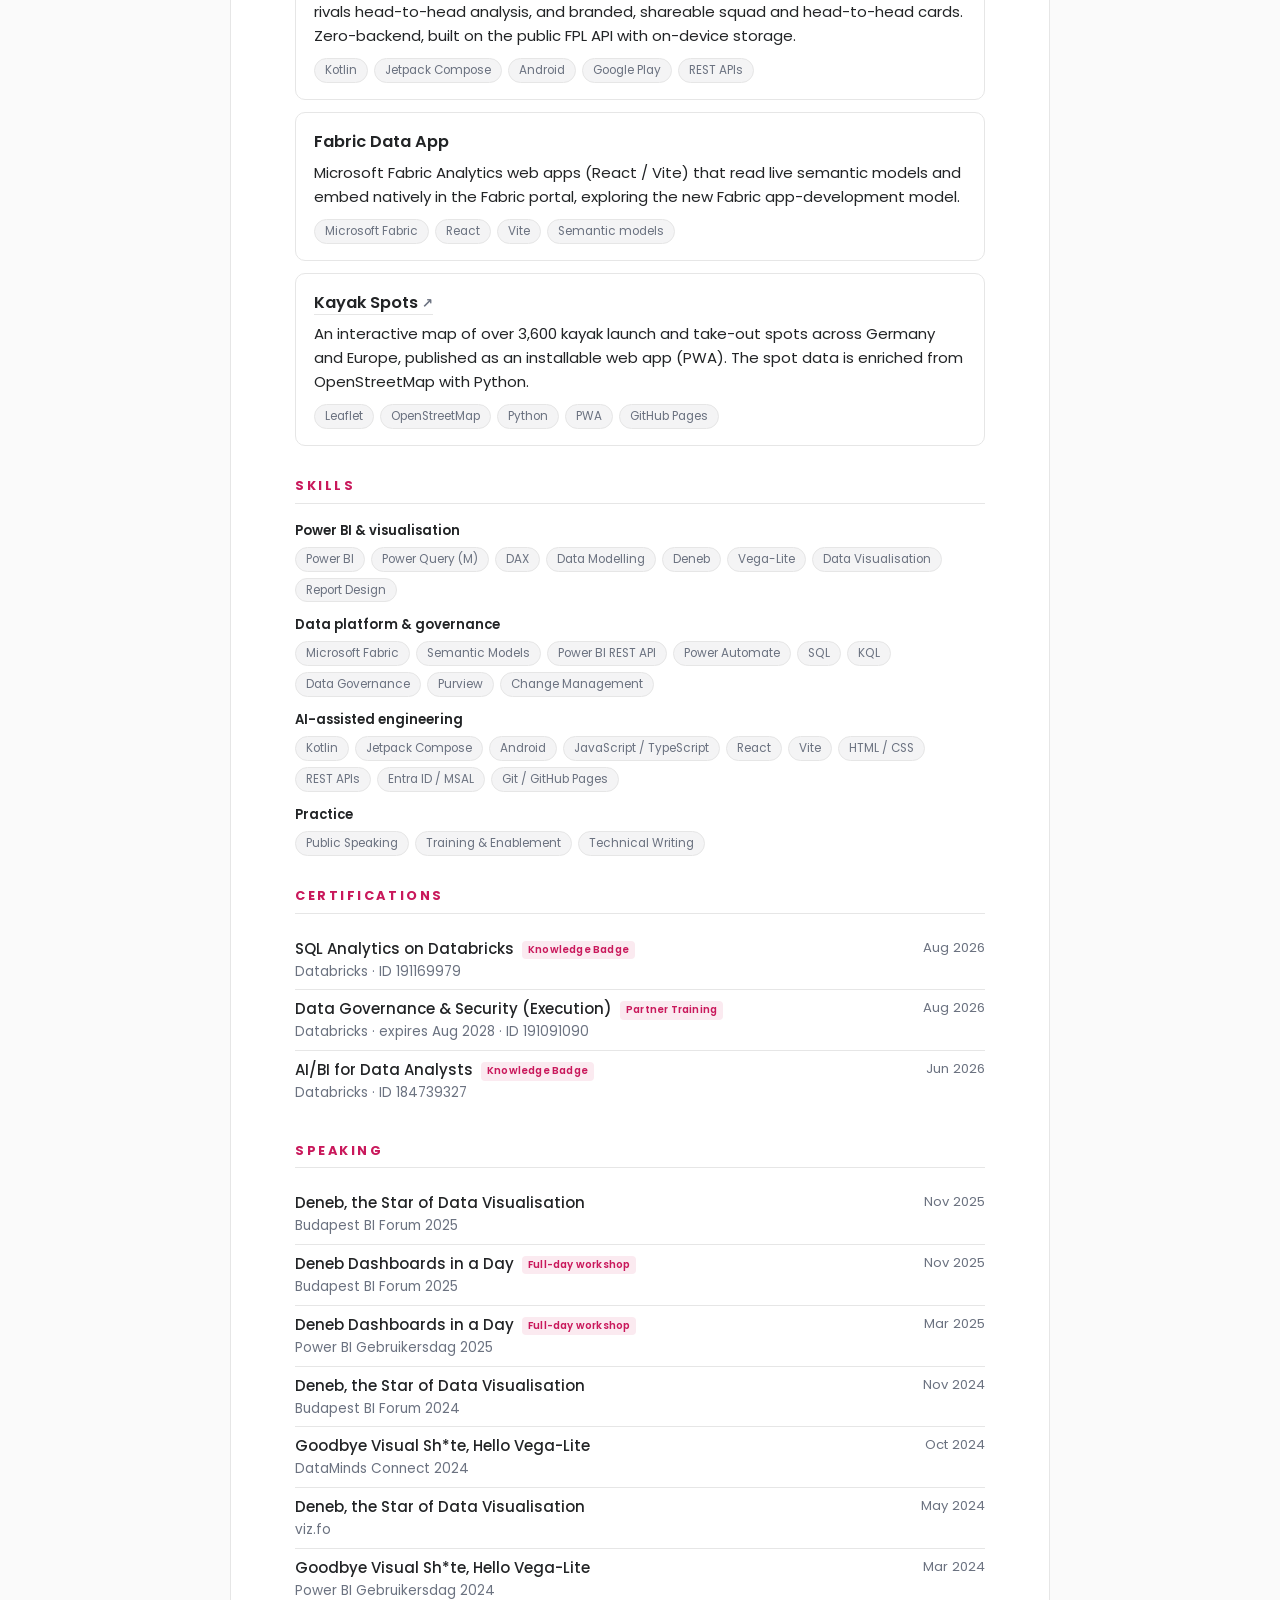
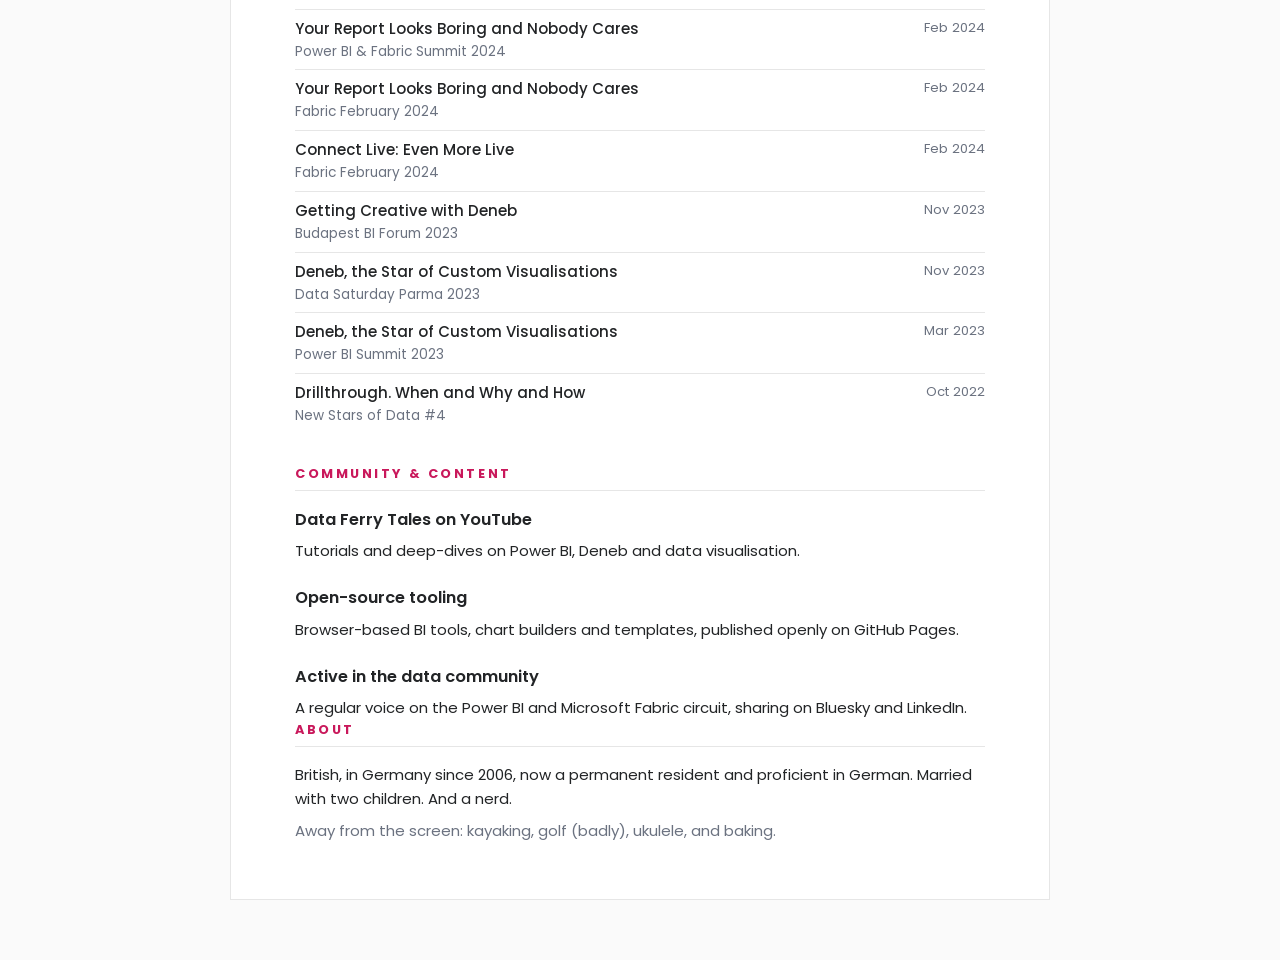
==== commit 28ff7ffd: "CV: correct email to ben@powerbiferrytales.com The rebrand changed the email domain in error; the re" ====
--- a/cv/index.html
+++ b/cv/index.html
@@ -204,7 +204,7 @@
   "title": "Senior BI Consultant",
   "tagline": "Power BI & Microsoft Fabric consultant · Data-visualisation specialist · Builder of data products",
   "contact": {
-    "email": "ben@dataferrytales.com",
+    "email": "ben@powerbiferrytales.com",
     "location": "Berlin, Germany",
     "website": "https://dataferrytales.github.io",
     "youtube": "https://www.youtube.com/@DataFerryTales",
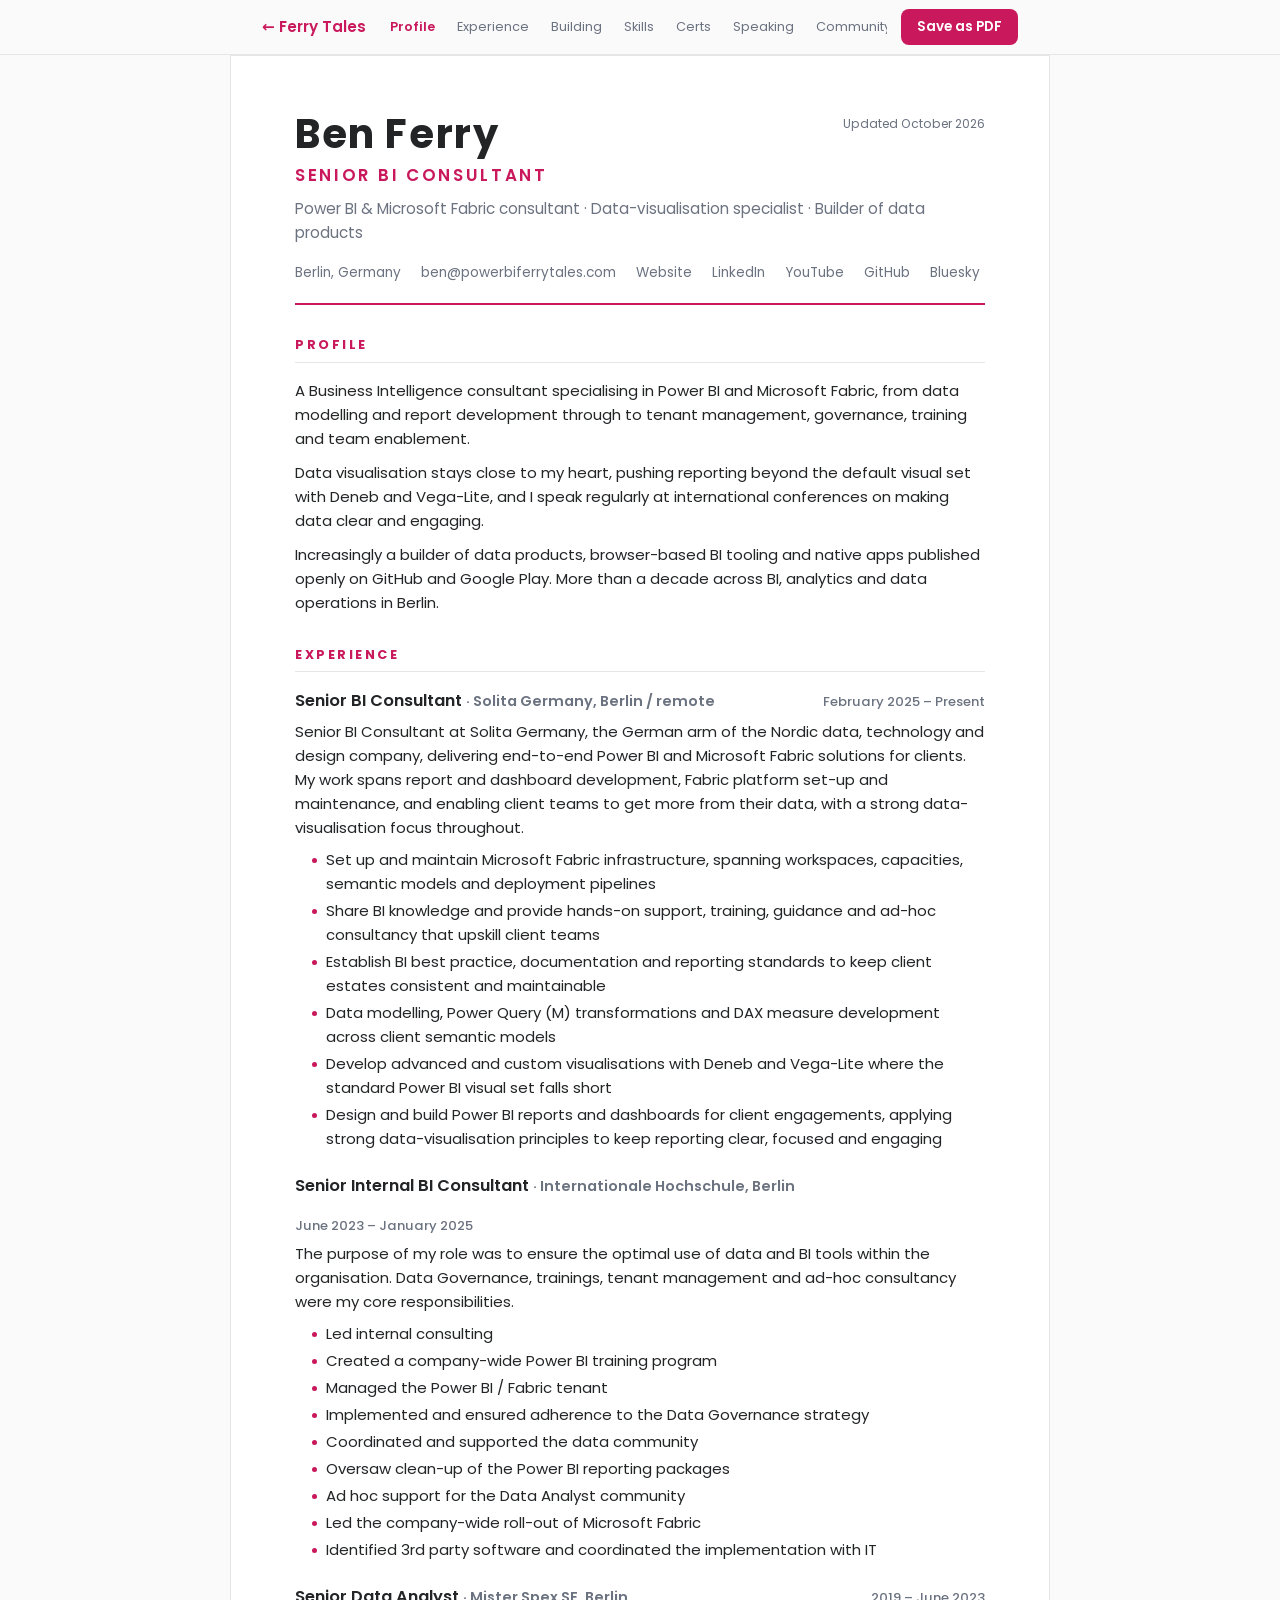
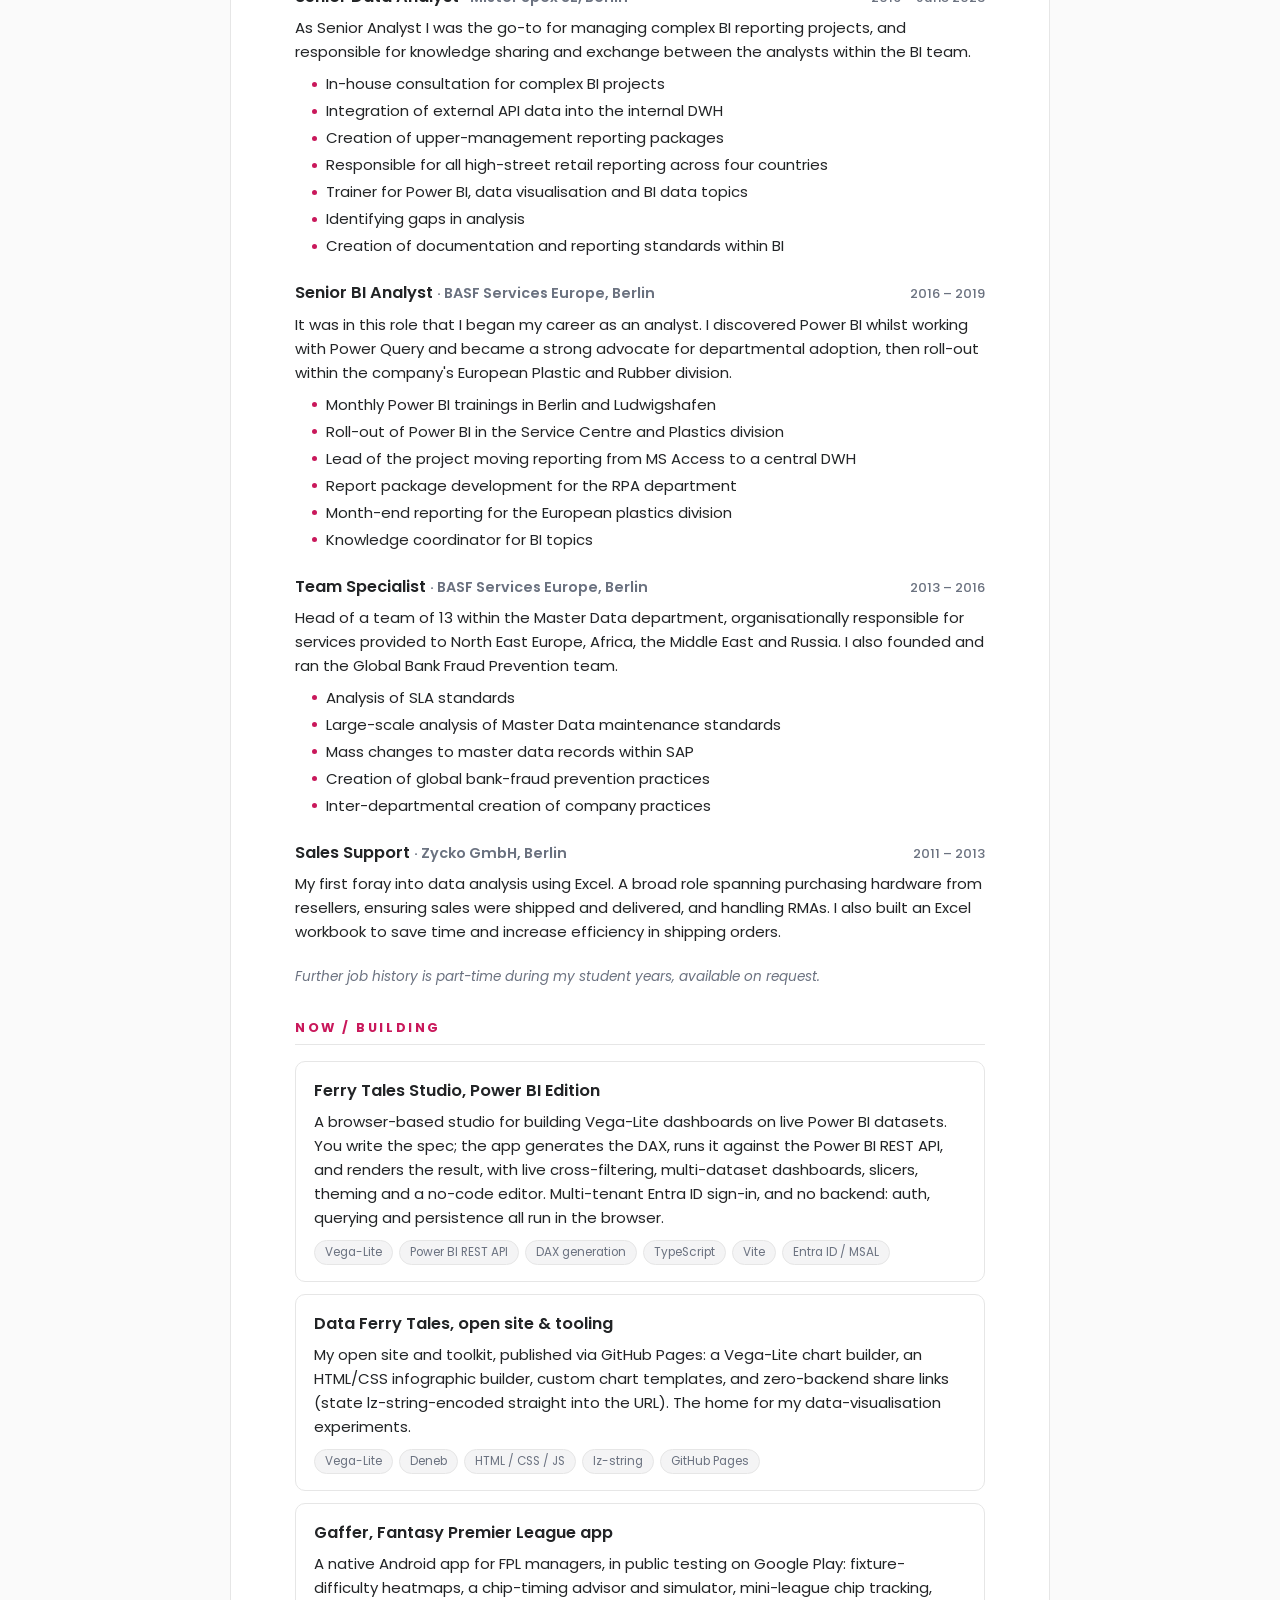
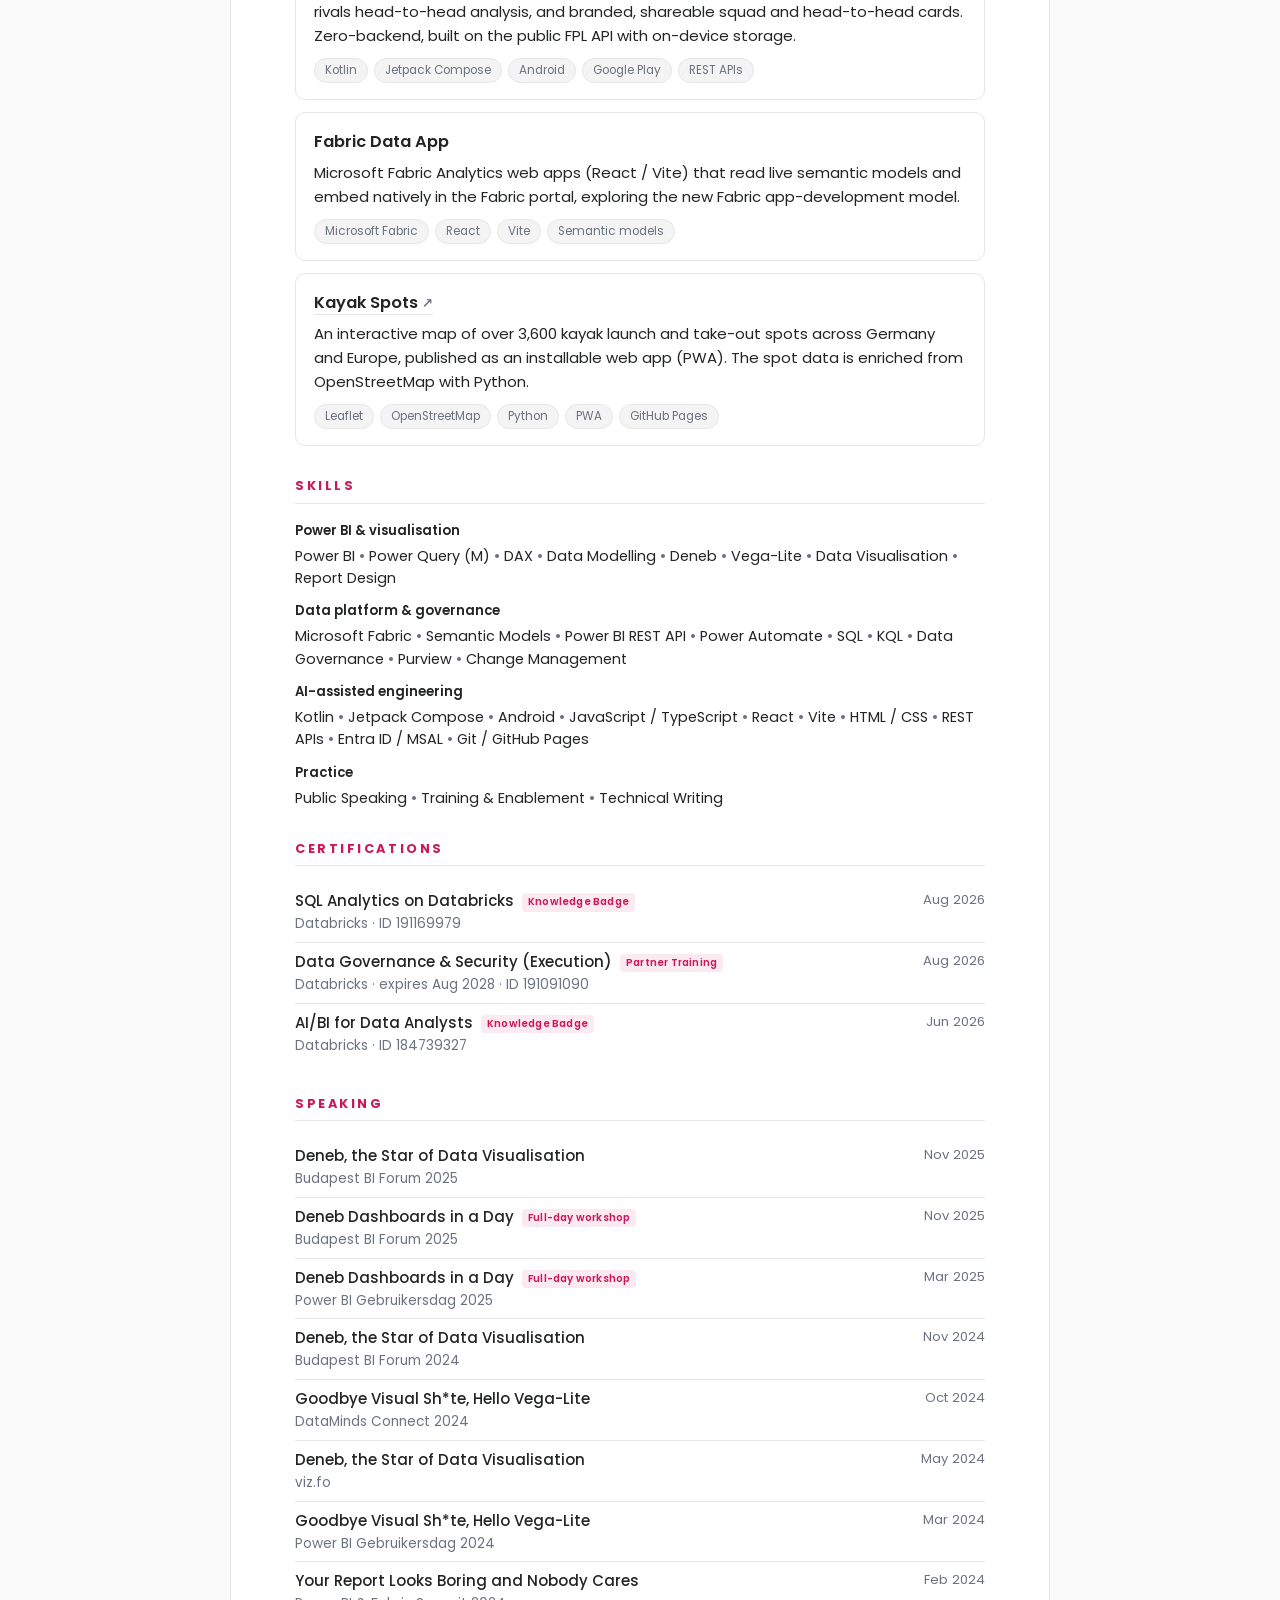
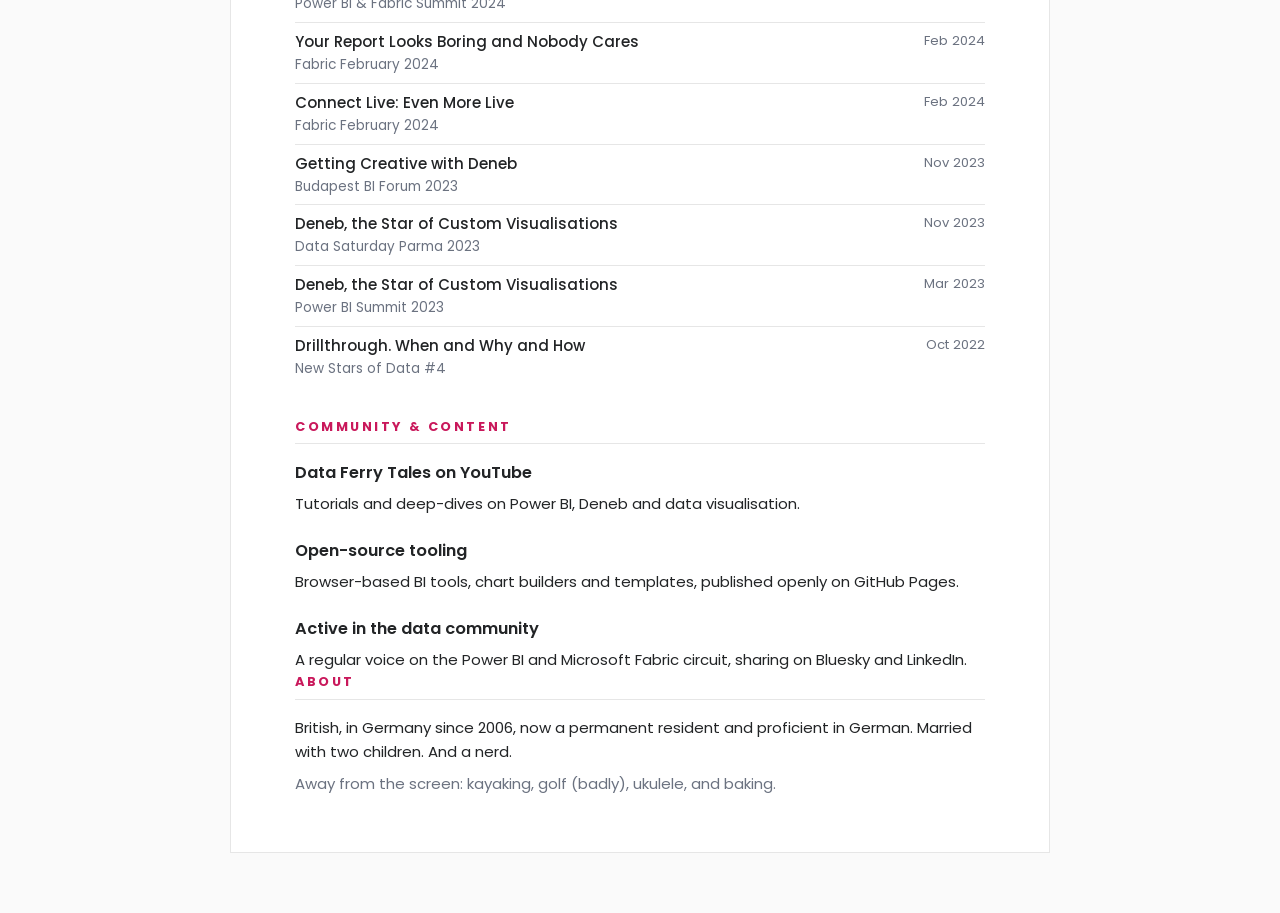
==== commit 8fe1d1b2: "CV: de-pill Skills section, tighten print to 5 pages Skills render as inline bullet-separated lists " ====
--- a/cv/index.html
+++ b/cv/index.html
@@ -117,9 +117,10 @@
     }
 
     /* ── Skills ── */
-    .skill-group{margin-bottom:12px}
-    .skill-group h3{font-size:.82rem;font-weight:600;color:var(--ink);margin-bottom:6px}
-    .skill-group .items{display:flex;flex-wrap:wrap;gap:6px}
+    .skill-group{margin-bottom:11px}
+    .skill-group h3{font-size:.82rem;font-weight:600;color:var(--ink);margin-bottom:4px}
+    .skill-line{font-size:.9rem;line-height:1.55;margin:0}
+    .skill-line .sep{color:var(--muted)}
 
     /* ── Speaking ── */
     .talk{display:flex;justify-content:space-between;gap:16px;padding:7px 0;border-bottom:1px solid var(--rule)}
@@ -163,15 +164,21 @@
 
     /* ── Print / PDF ── */
     @media print{
-      body{background:#fff;font-size:11.5px}
+      body{background:#fff;font-size:11px}
       .topbar,.progress{display:none}
-      .sheet{border:none;max-width:none;margin:0;padding:0 6mm}
-      h2{break-after:avoid}
+      .sheet{border:none;max-width:none;margin:0;padding:0 5mm}
+      section{margin-top:20px}
+      .masthead{margin-bottom:18px;padding-bottom:16px}
+      h2{break-after:avoid;margin-bottom:12px;padding-bottom:5px}
+      .profile p{margin-bottom:7px}
+      .entry{margin-bottom:14px}
       .entry,.talk,.skill-group{break-inside:avoid}
-      .now .entry{border:none;border-radius:0;padding:0;margin-bottom:16px}
+      .skill-group{margin-bottom:8px}
+      .talk{padding:5px 0}
+      .now .entry{border:none;border-radius:0;padding:0;margin-bottom:13px}
       .reveal{opacity:1 !important;transform:none !important}
       a{color:inherit;text-decoration:none}
-      @page{margin:14mm}
+      @page{margin:12mm}
     }
   </style>
 </head>
@@ -448,7 +455,7 @@
       return `<section><h2>Skills</h2>${groups.map(g=>`
         <div class="skill-group">
           <h3>${esc(g.group)}</h3>
-          <div class="items">${g.items.map(i=>`<span class="tag">${esc(i)}</span>`).join('')}</div>
+          <p class="skill-line">${g.items.map(esc).join(' <span class="sep">•</span> ')}</p>
         </div>`).join('')}</section>`;
     }
 
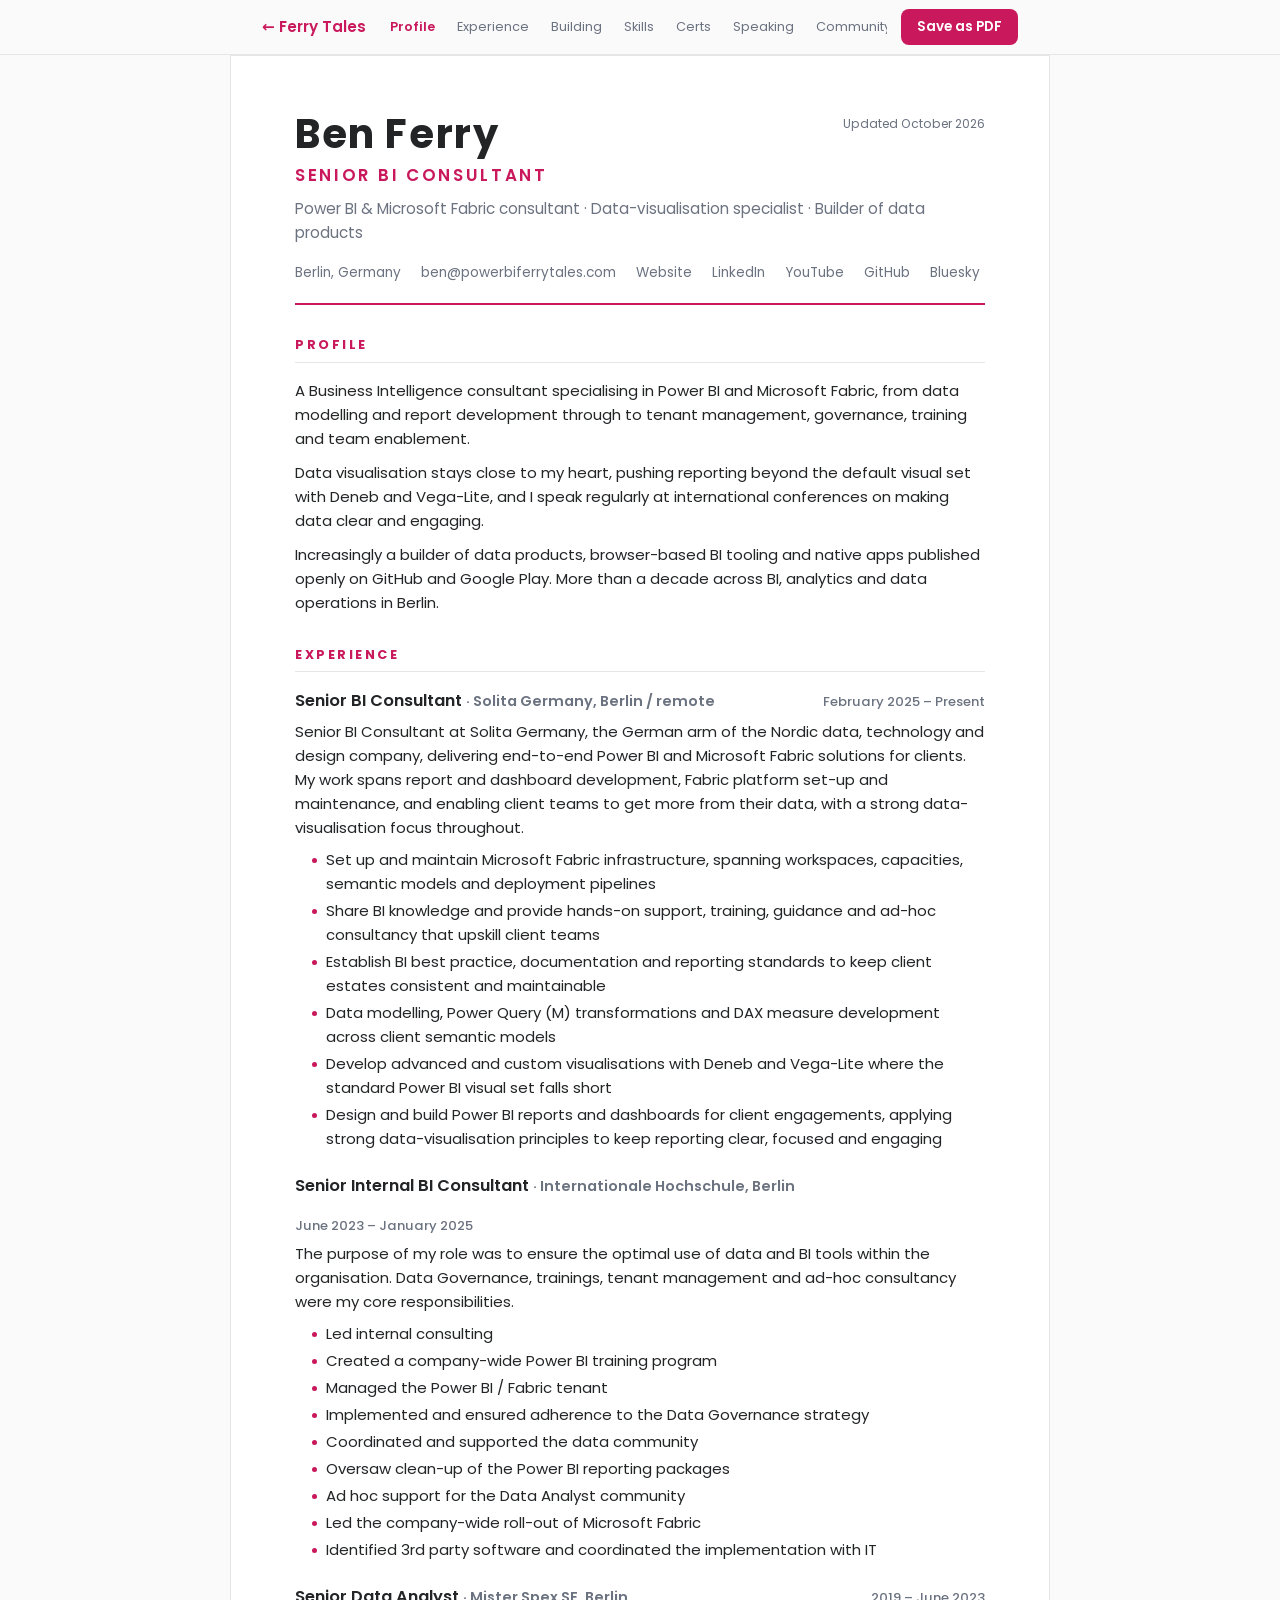
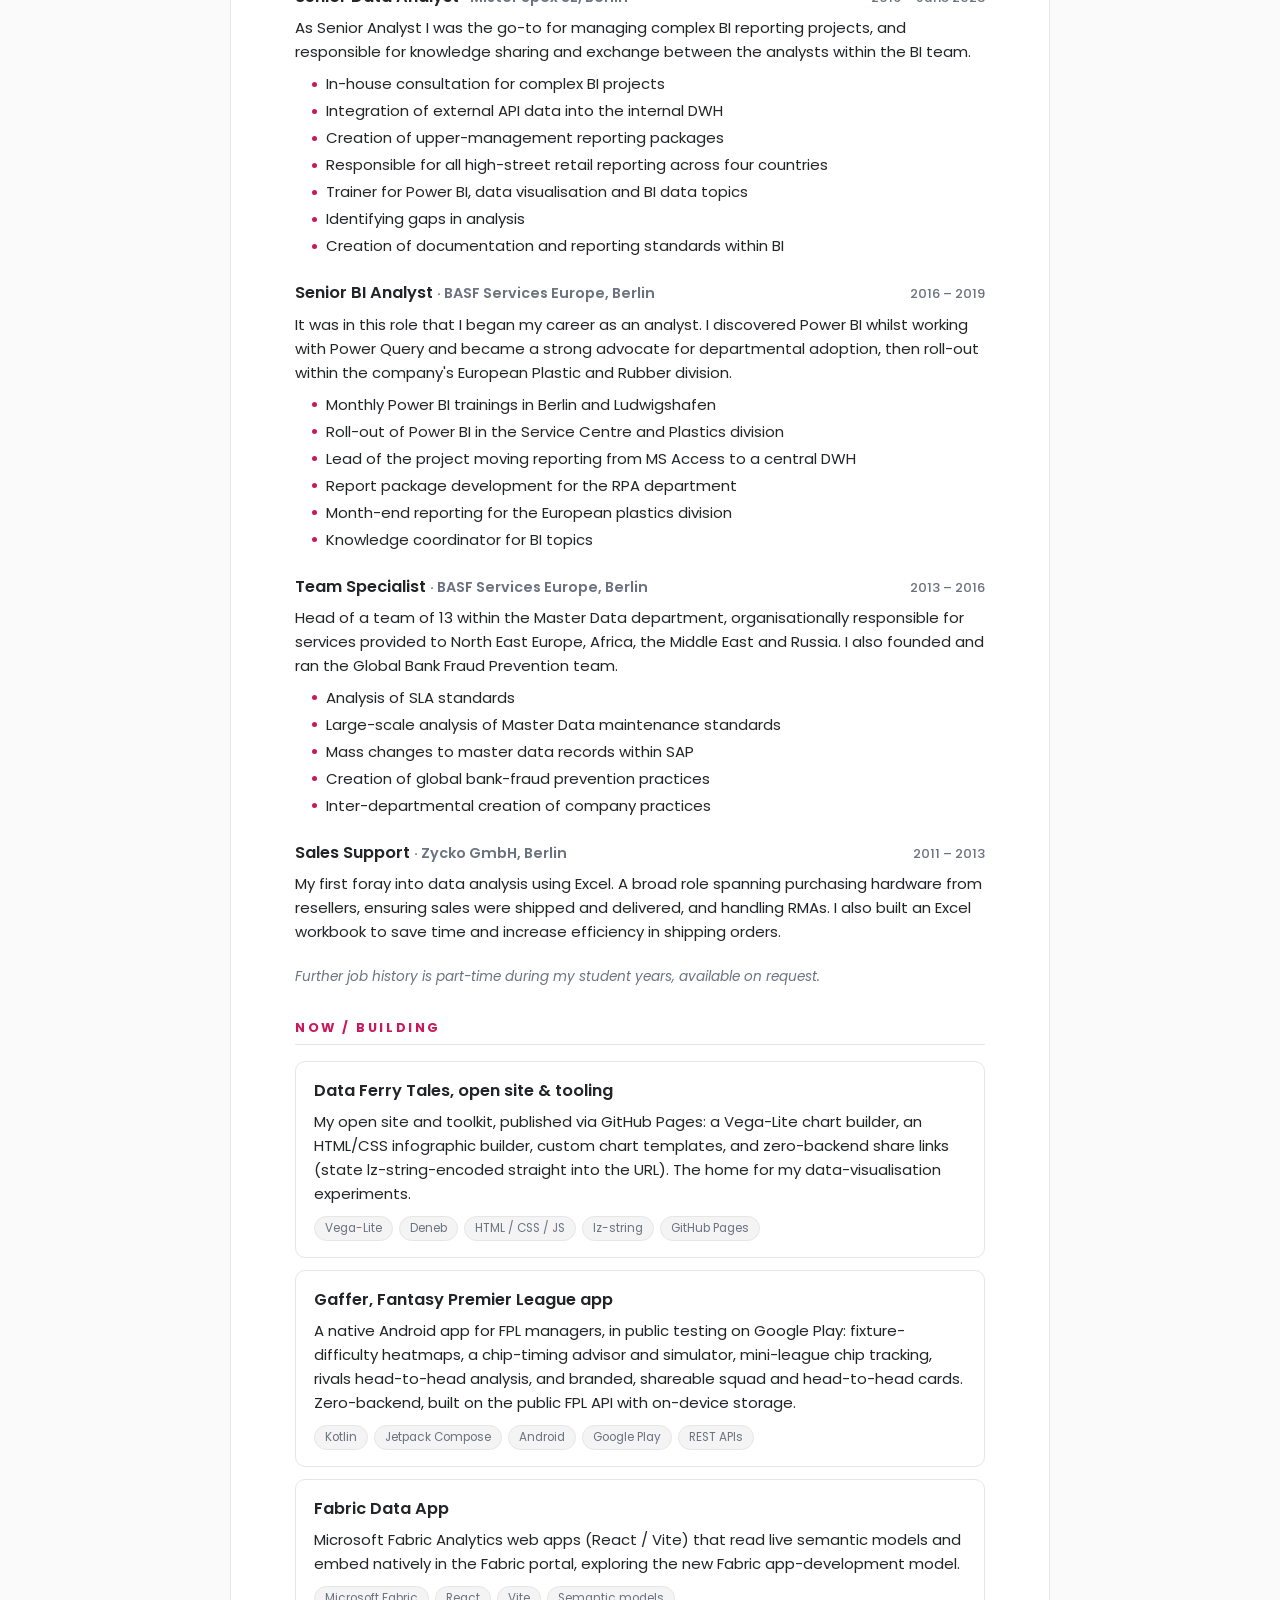
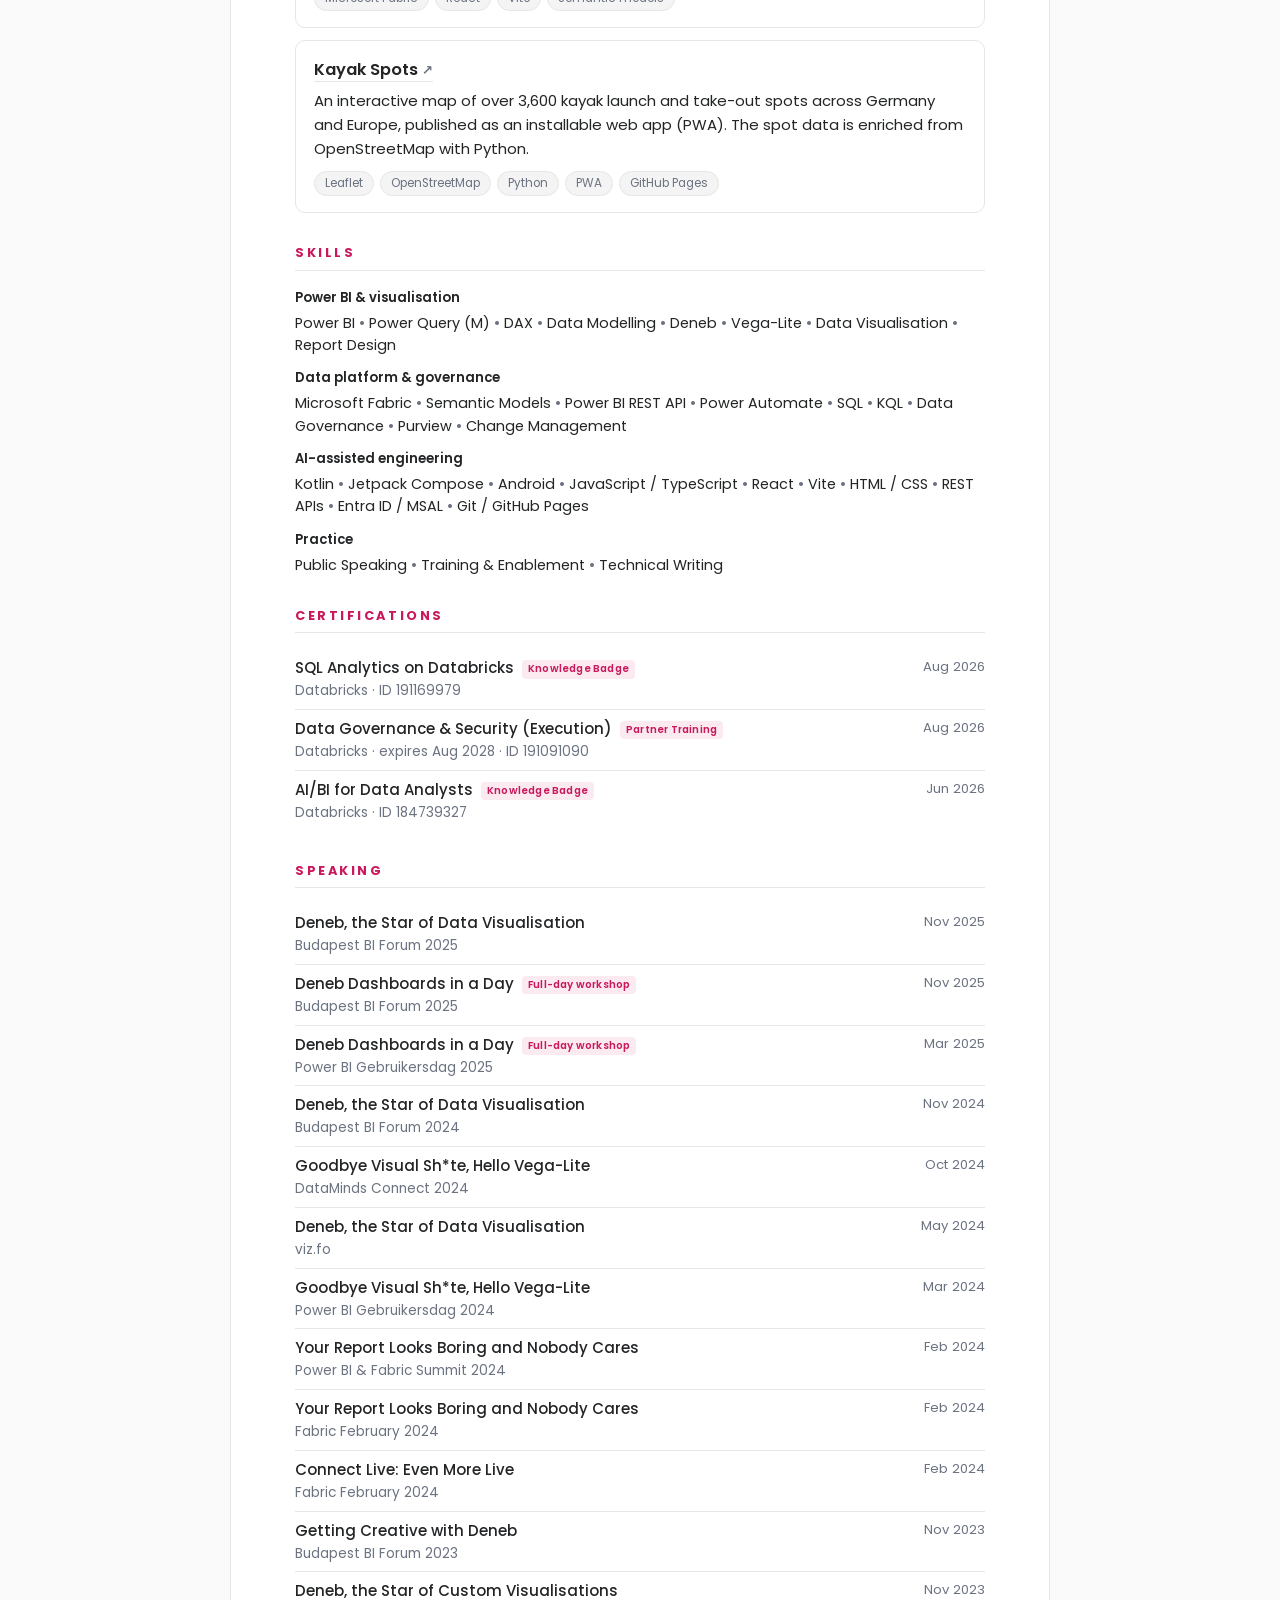
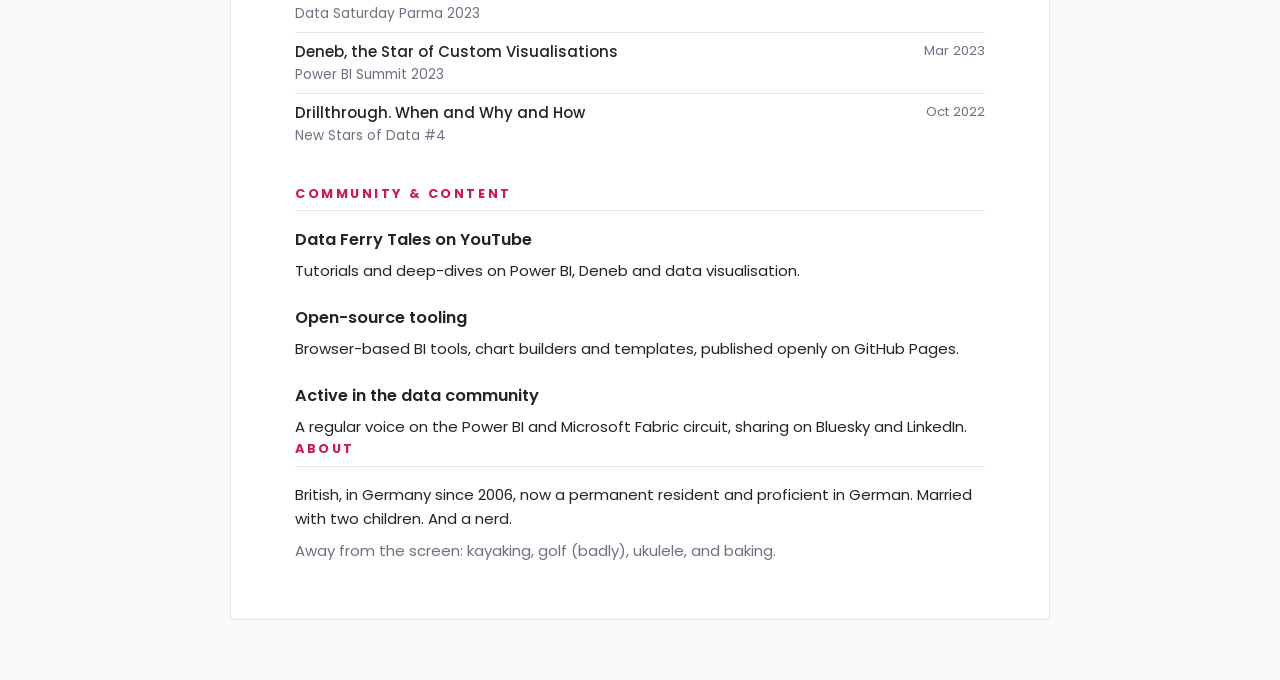
==== commit 09e4c904: "CV: remove Ferry Tales Studio from Now / Building Co-Authored-By: Claude Opus 4.8 <noreply@anthropic" ====
--- a/cv/index.html
+++ b/cv/index.html
@@ -164,15 +164,15 @@
 
     /* ── Print / PDF ── */
     @media print{
-      body{background:#fff;font-size:11px}
+      body{background:#fff;font-size:11.5px}
       .topbar,.progress{display:none}
       .sheet{border:none;max-width:none;margin:0;padding:0 5mm}
       section{margin-top:20px}
       .masthead{margin-bottom:18px;padding-bottom:16px}
       h2{break-after:avoid;margin-bottom:12px;padding-bottom:5px}
       .profile p{margin-bottom:7px}
-      .entry{margin-bottom:14px}
-      .entry,.talk,.skill-group{break-inside:avoid}
+      .entry{margin-bottom:14px;break-inside:auto}
+      .talk,.skill-group,.now .entry{break-inside:avoid}
       .skill-group{margin-bottom:8px}
       .talk{padding:5px 0}
       .now .entry{border:none;border-radius:0;padding:0;margin-bottom:13px}
@@ -226,11 +226,6 @@
   ],
   "now": [
     {
-      "name": "Ferry Tales Studio, Power BI Edition",
-      "blurb": "A browser-based studio for building Vega-Lite dashboards on live Power BI datasets. You write the spec; the app generates the DAX, runs it against the Power BI REST API, and renders the result, with live cross-filtering, multi-dataset dashboards, slicers, theming and a no-code editor. Multi-tenant Entra ID sign-in, and no backend: auth, querying and persistence all run in the browser.",
-      "tags": ["Vega-Lite", "Power BI REST API", "DAX generation", "TypeScript", "Vite", "Entra ID / MSAL"]
-    },
-    {
       "name": "Data Ferry Tales, open site & tooling",
       "blurb": "My open site and toolkit, published via GitHub Pages: a Vega-Lite chart builder, an HTML/CSS infographic builder, custom chart templates, and zero-backend share links (state lz-string-encoded straight into the URL). The home for my data-visualisation experiments.",
       "tags": ["Vega-Lite", "Deneb", "HTML / CSS / JS", "lz-string", "GitHub Pages"]
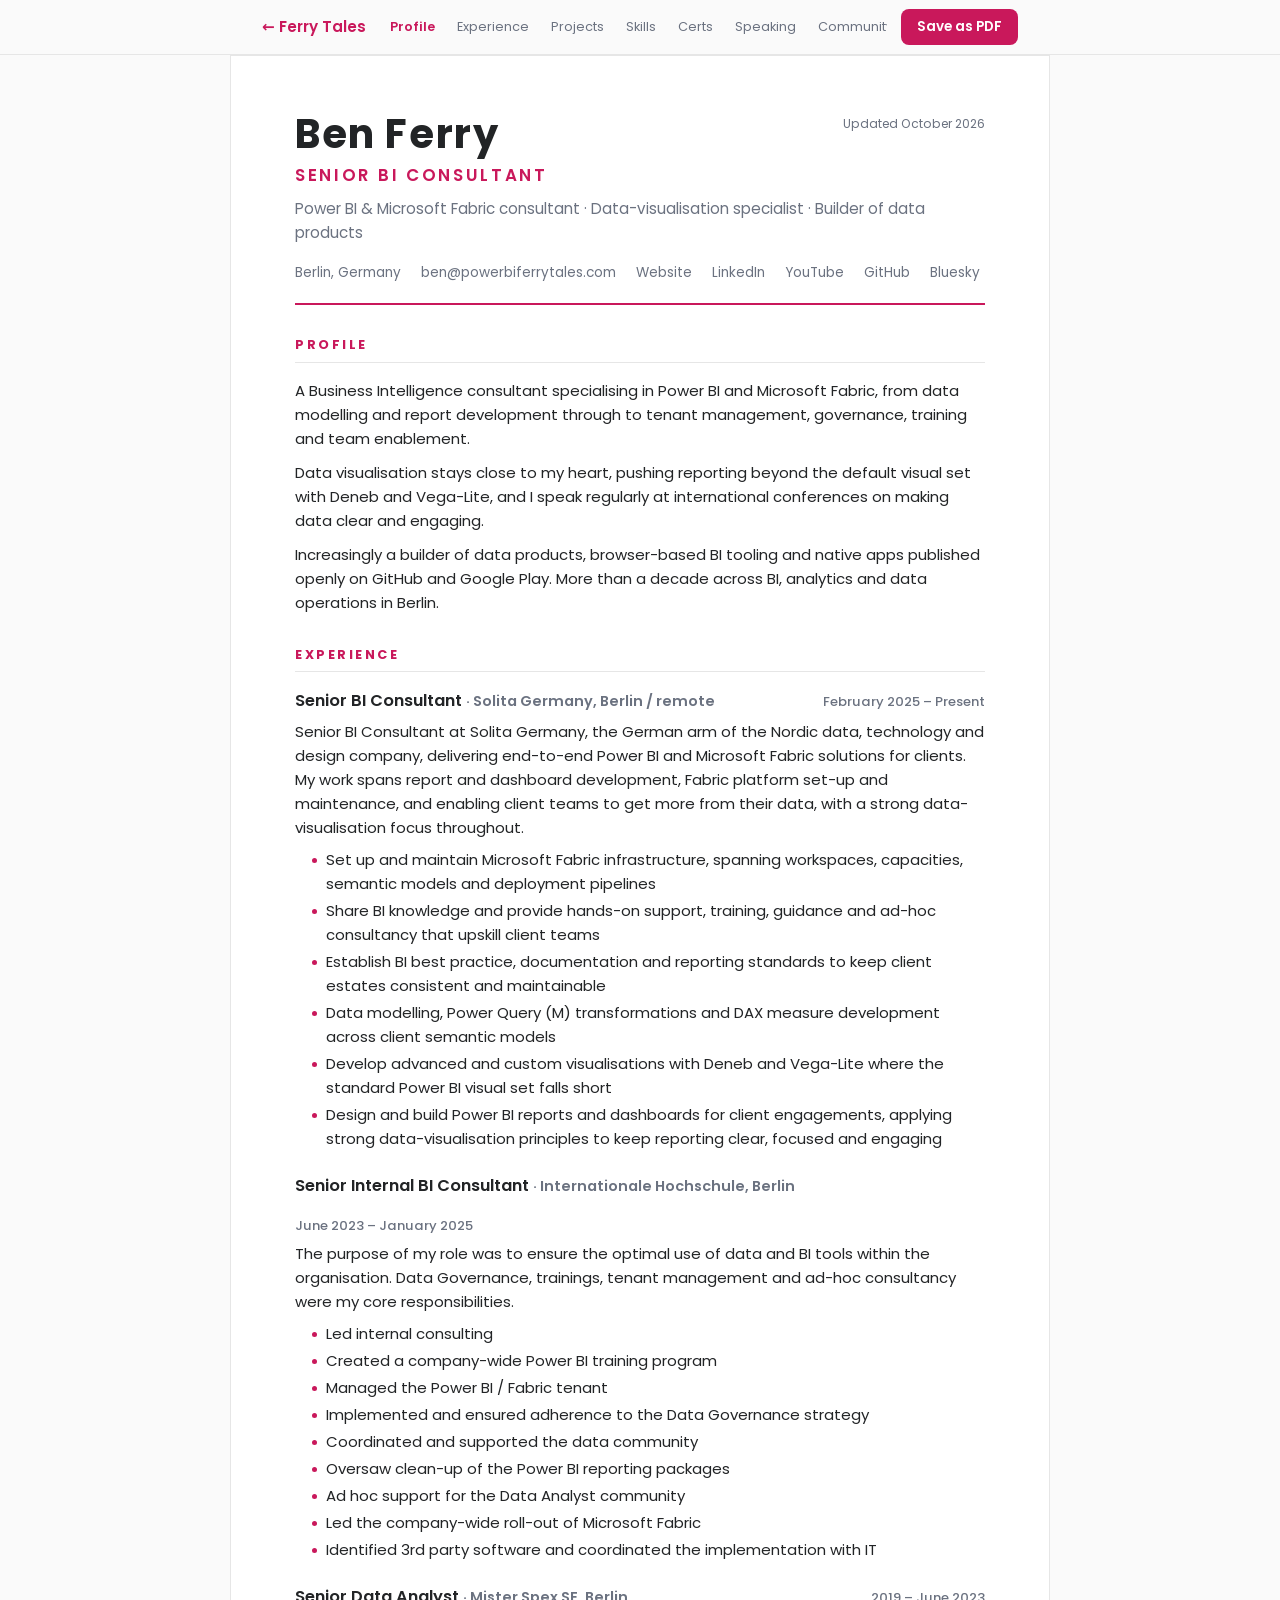
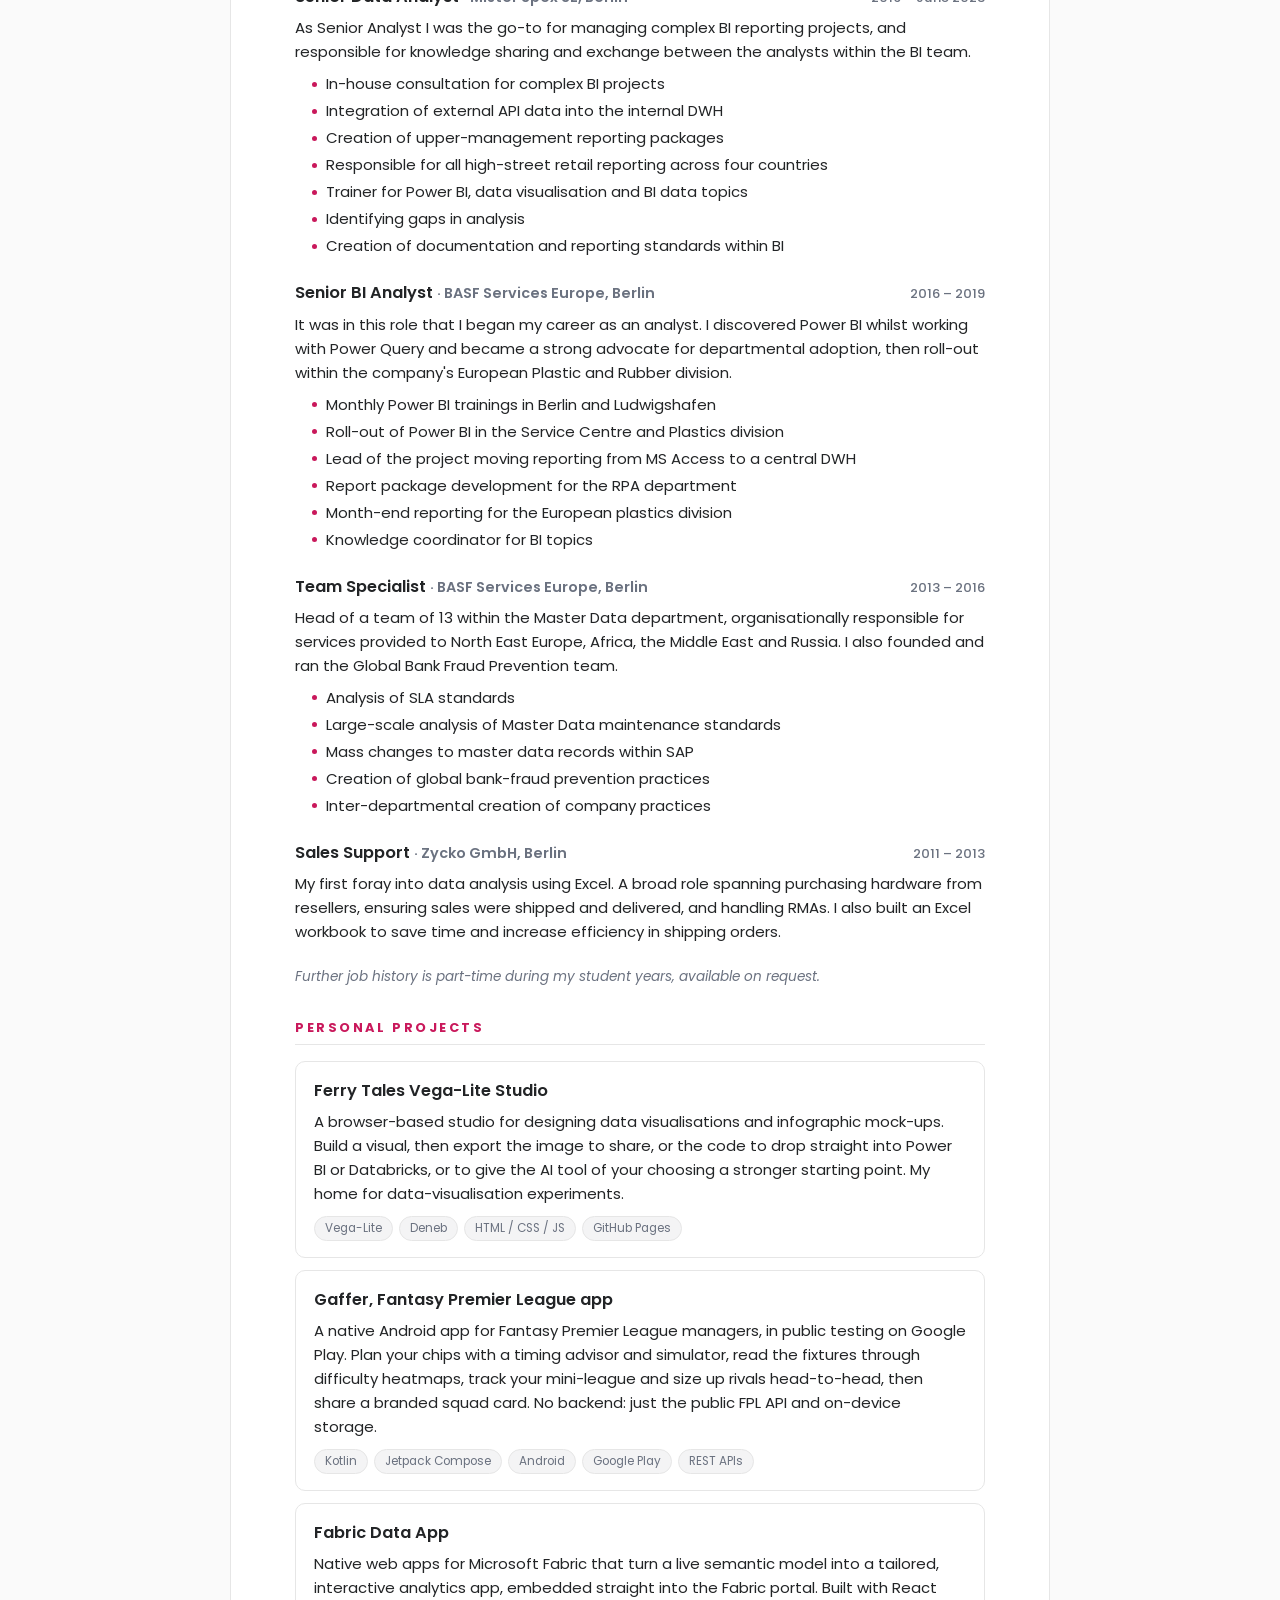
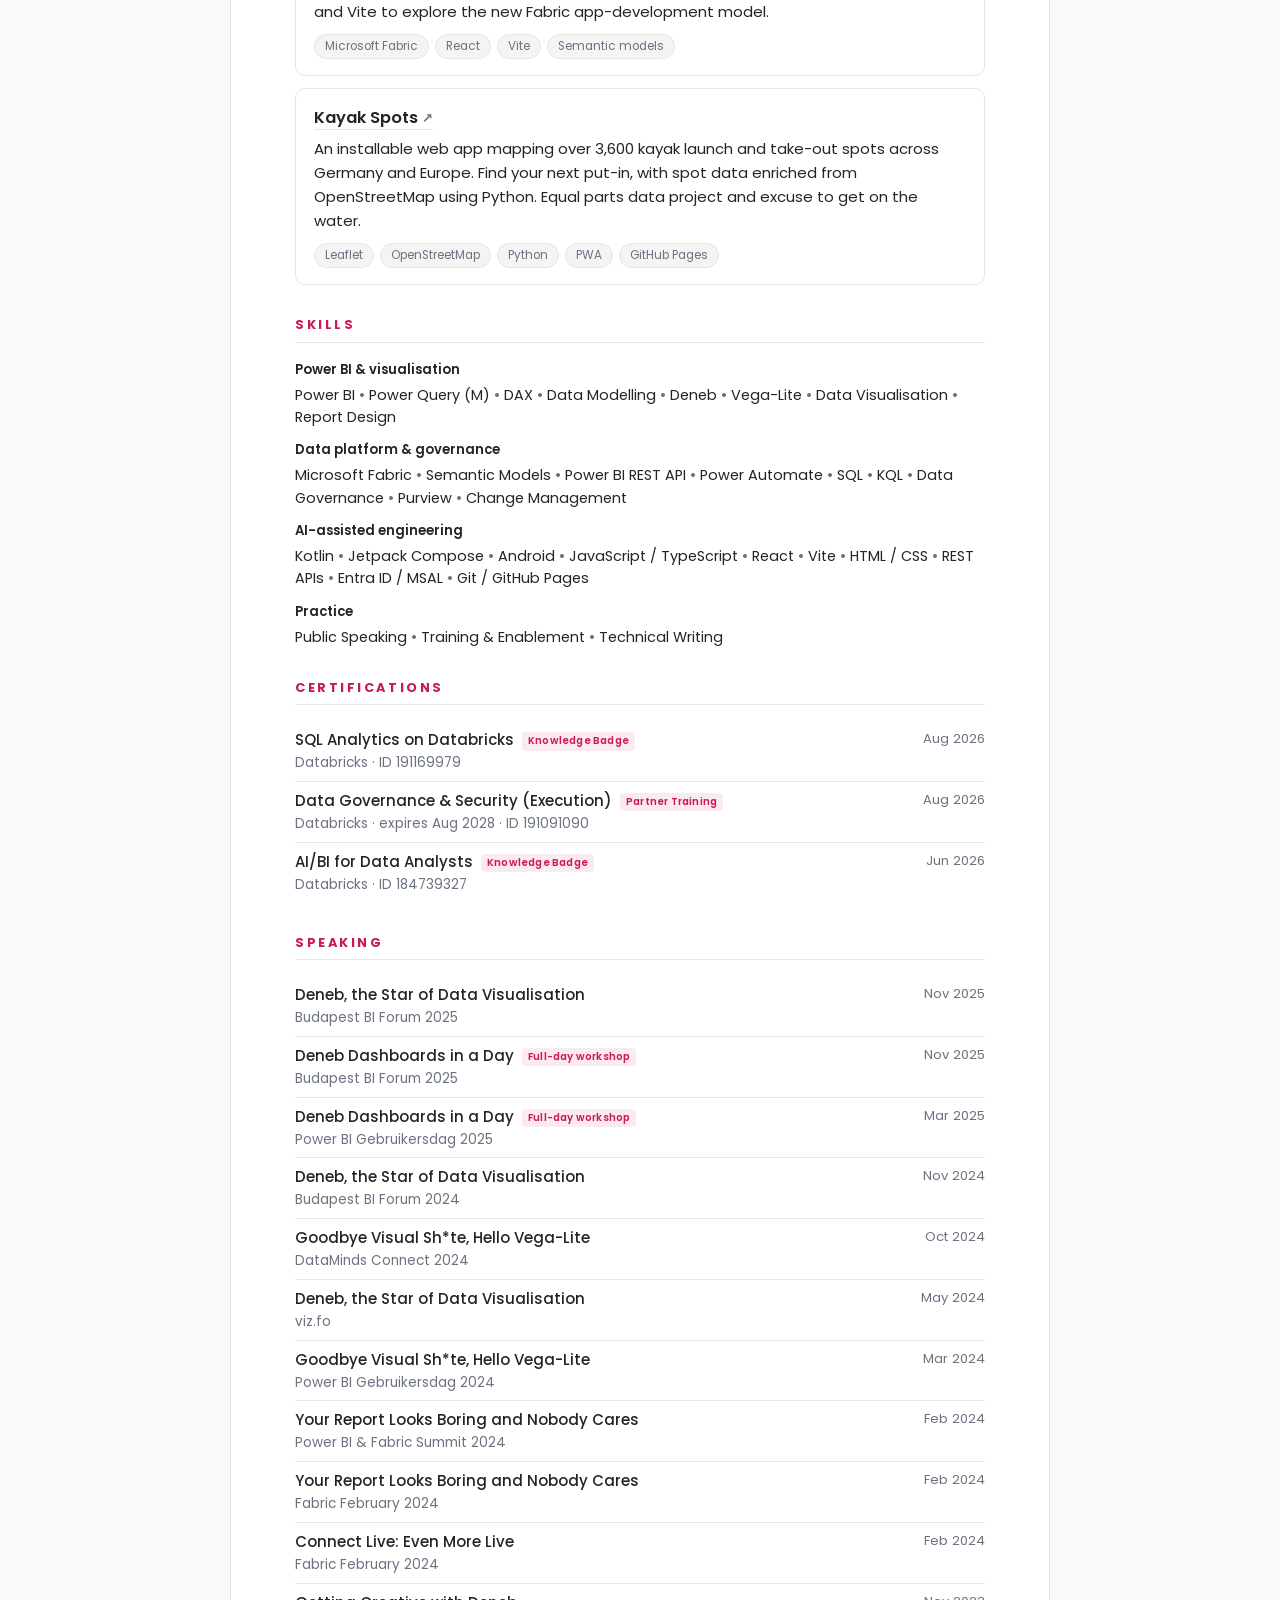
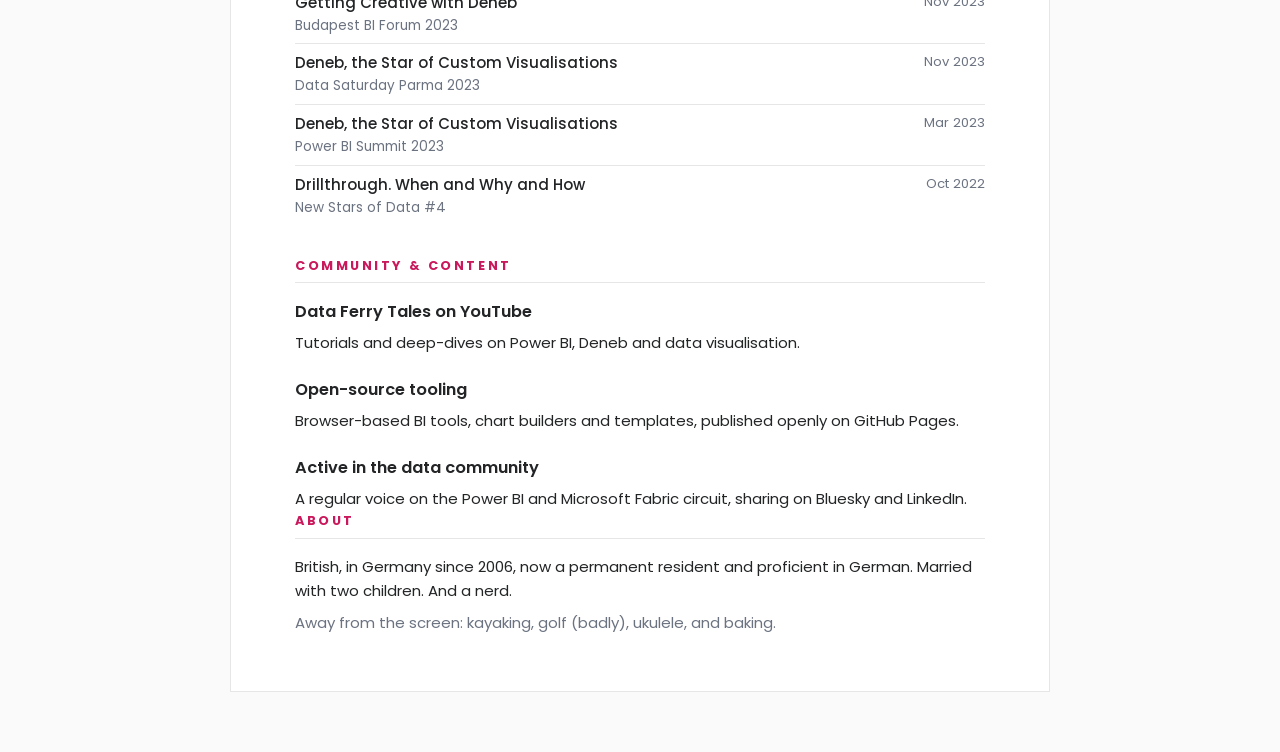
==== commit 9b6a6373: "CV: rename section to Personal Projects, refresh project copy Rename 'Now / Building' to 'Personal P" ====
--- a/cv/index.html
+++ b/cv/index.html
@@ -226,24 +226,24 @@
   ],
   "now": [
     {
-      "name": "Data Ferry Tales, open site & tooling",
-      "blurb": "My open site and toolkit, published via GitHub Pages: a Vega-Lite chart builder, an HTML/CSS infographic builder, custom chart templates, and zero-backend share links (state lz-string-encoded straight into the URL). The home for my data-visualisation experiments.",
-      "tags": ["Vega-Lite", "Deneb", "HTML / CSS / JS", "lz-string", "GitHub Pages"]
+      "name": "Ferry Tales Vega-Lite Studio",
+      "blurb": "A browser-based studio for designing data visualisations and infographic mock-ups. Build a visual, then export the image to share, or the code to drop straight into Power BI or Databricks, or to give the AI tool of your choosing a stronger starting point. My home for data-visualisation experiments.",
+      "tags": ["Vega-Lite", "Deneb", "HTML / CSS / JS", "GitHub Pages"]
     },
     {
       "name": "Gaffer, Fantasy Premier League app",
-      "blurb": "A native Android app for FPL managers, in public testing on Google Play: fixture-difficulty heatmaps, a chip-timing advisor and simulator, mini-league chip tracking, rivals head-to-head analysis, and branded, shareable squad and head-to-head cards. Zero-backend, built on the public FPL API with on-device storage.",
+      "blurb": "A native Android app for Fantasy Premier League managers, in public testing on Google Play. Plan your chips with a timing advisor and simulator, read the fixtures through difficulty heatmaps, track your mini-league and size up rivals head-to-head, then share a branded squad card. No backend: just the public FPL API and on-device storage.",
       "tags": ["Kotlin", "Jetpack Compose", "Android", "Google Play", "REST APIs"]
     },
     {
       "name": "Fabric Data App",
-      "blurb": "Microsoft Fabric Analytics web apps (React / Vite) that read live semantic models and embed natively in the Fabric portal, exploring the new Fabric app-development model.",
+      "blurb": "Native web apps for Microsoft Fabric that turn a live semantic model into a tailored, interactive analytics app, embedded straight into the Fabric portal. Built with React and Vite to explore the new Fabric app-development model.",
       "tags": ["Microsoft Fabric", "React", "Vite", "Semantic models"]
     },
     {
       "name": "Kayak Spots",
       "link": "https://dataferrytales.github.io/kayak-spots/",
-      "blurb": "An interactive map of over 3,600 kayak launch and take-out spots across Germany and Europe, published as an installable web app (PWA). The spot data is enriched from OpenStreetMap with Python.",
+      "blurb": "An installable web app mapping over 3,600 kayak launch and take-out spots across Germany and Europe. Find your next put-in, with spot data enriched from OpenStreetMap using Python. Equal parts data project and excuse to get on the water.",
       "tags": ["Leaflet", "OpenStreetMap", "Python", "PWA", "GitHub Pages"]
     }
   ],
@@ -411,7 +411,7 @@
 
     function nowSection(items){
       if(!items || !items.length) return '';
-      return `<section class="now"><h2>Now / Building</h2>${items.map(p=>{
+      return `<section class="now"><h2>Personal Projects</h2>${items.map(p=>{
         const title = p.link
           ? `<a href="${esc(p.link)}" target="_blank" rel="noopener">${esc(p.name)} <span class="ext" aria-hidden="true">↗</span></a>`
           : esc(p.name);
@@ -518,7 +518,7 @@
     }
 
     const slug = s => s.toLowerCase().replace(/[^a-z0-9]+/g,'-').replace(/^-|-$/g,'');
-    const NAV_LABELS = { 'now-building':'Building', 'certifications':'Certs', 'community-content':'Community', 'education-about':'Education' };
+    const NAV_LABELS = { 'personal-projects':'Projects', 'certifications':'Certs', 'community-content':'Community', 'education-about':'Education' };
 
     function enhance(){
       const cvEl = document.getElementById('cv');
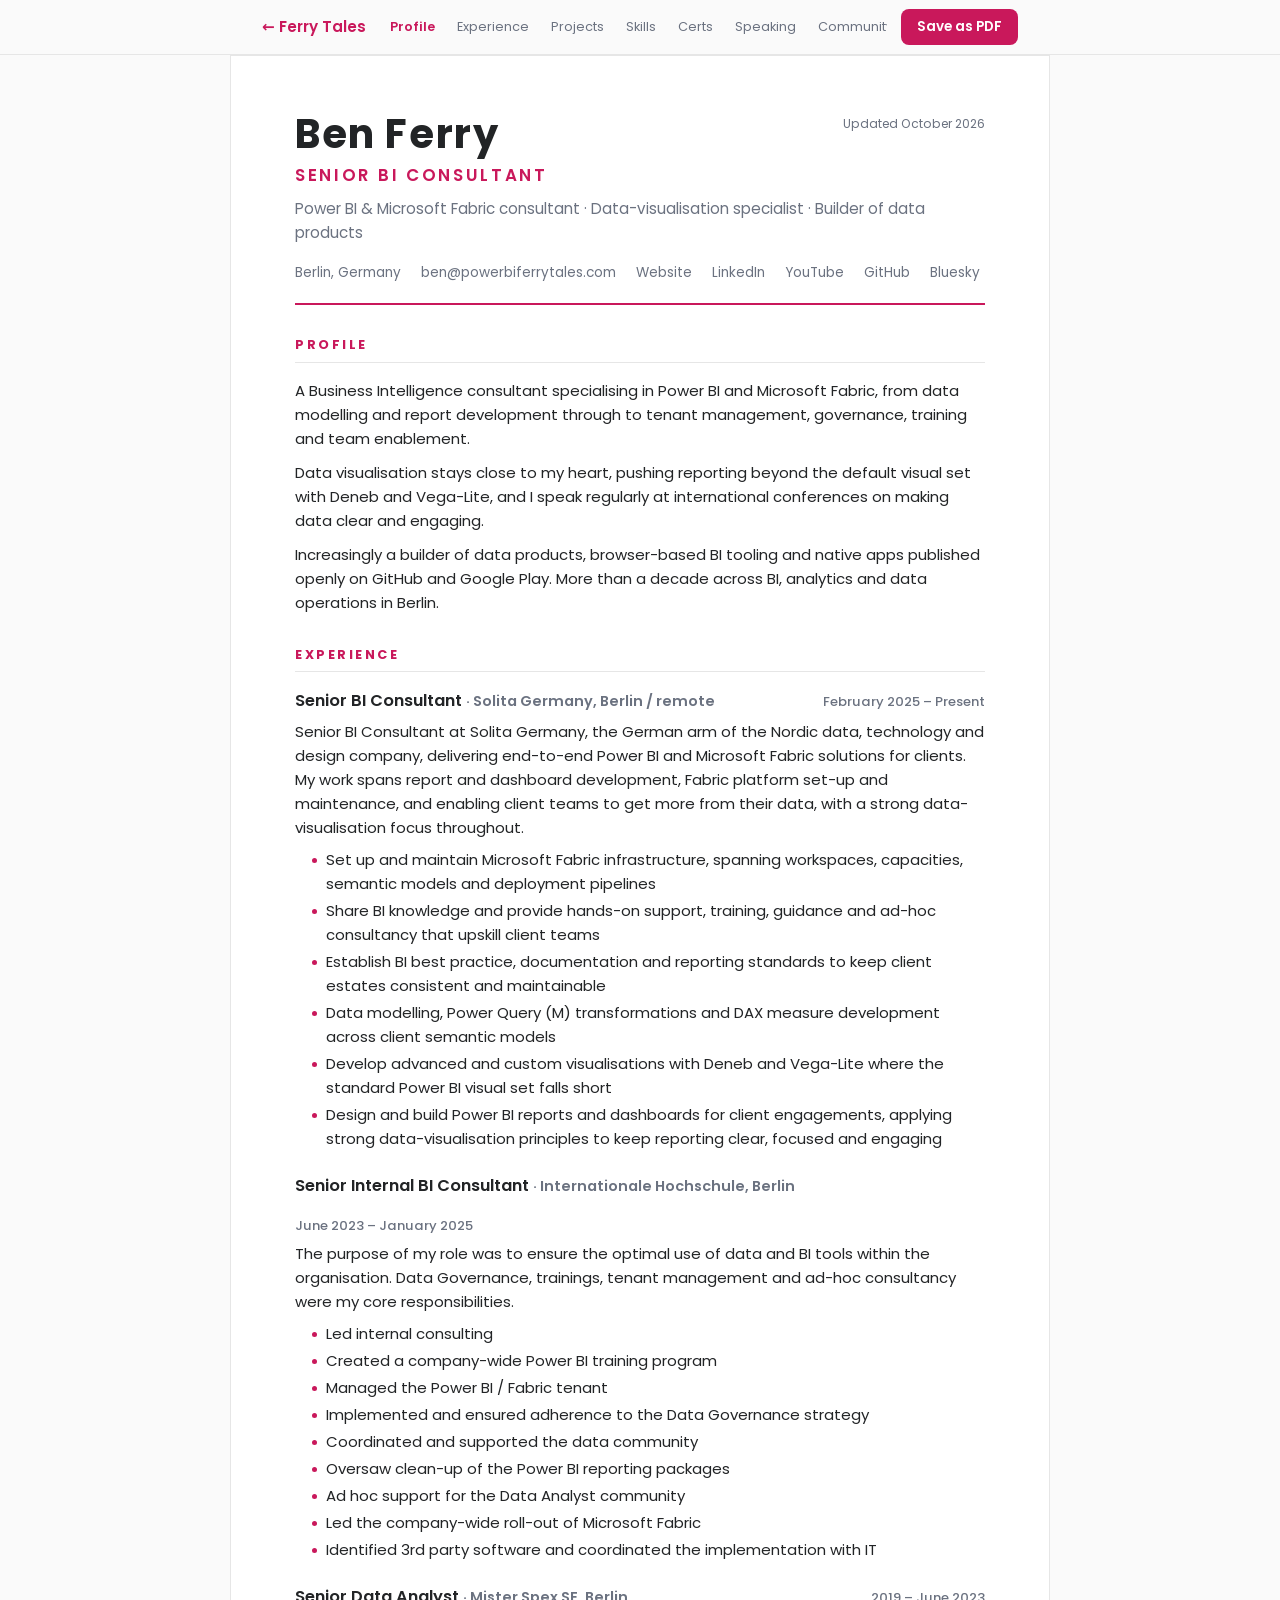
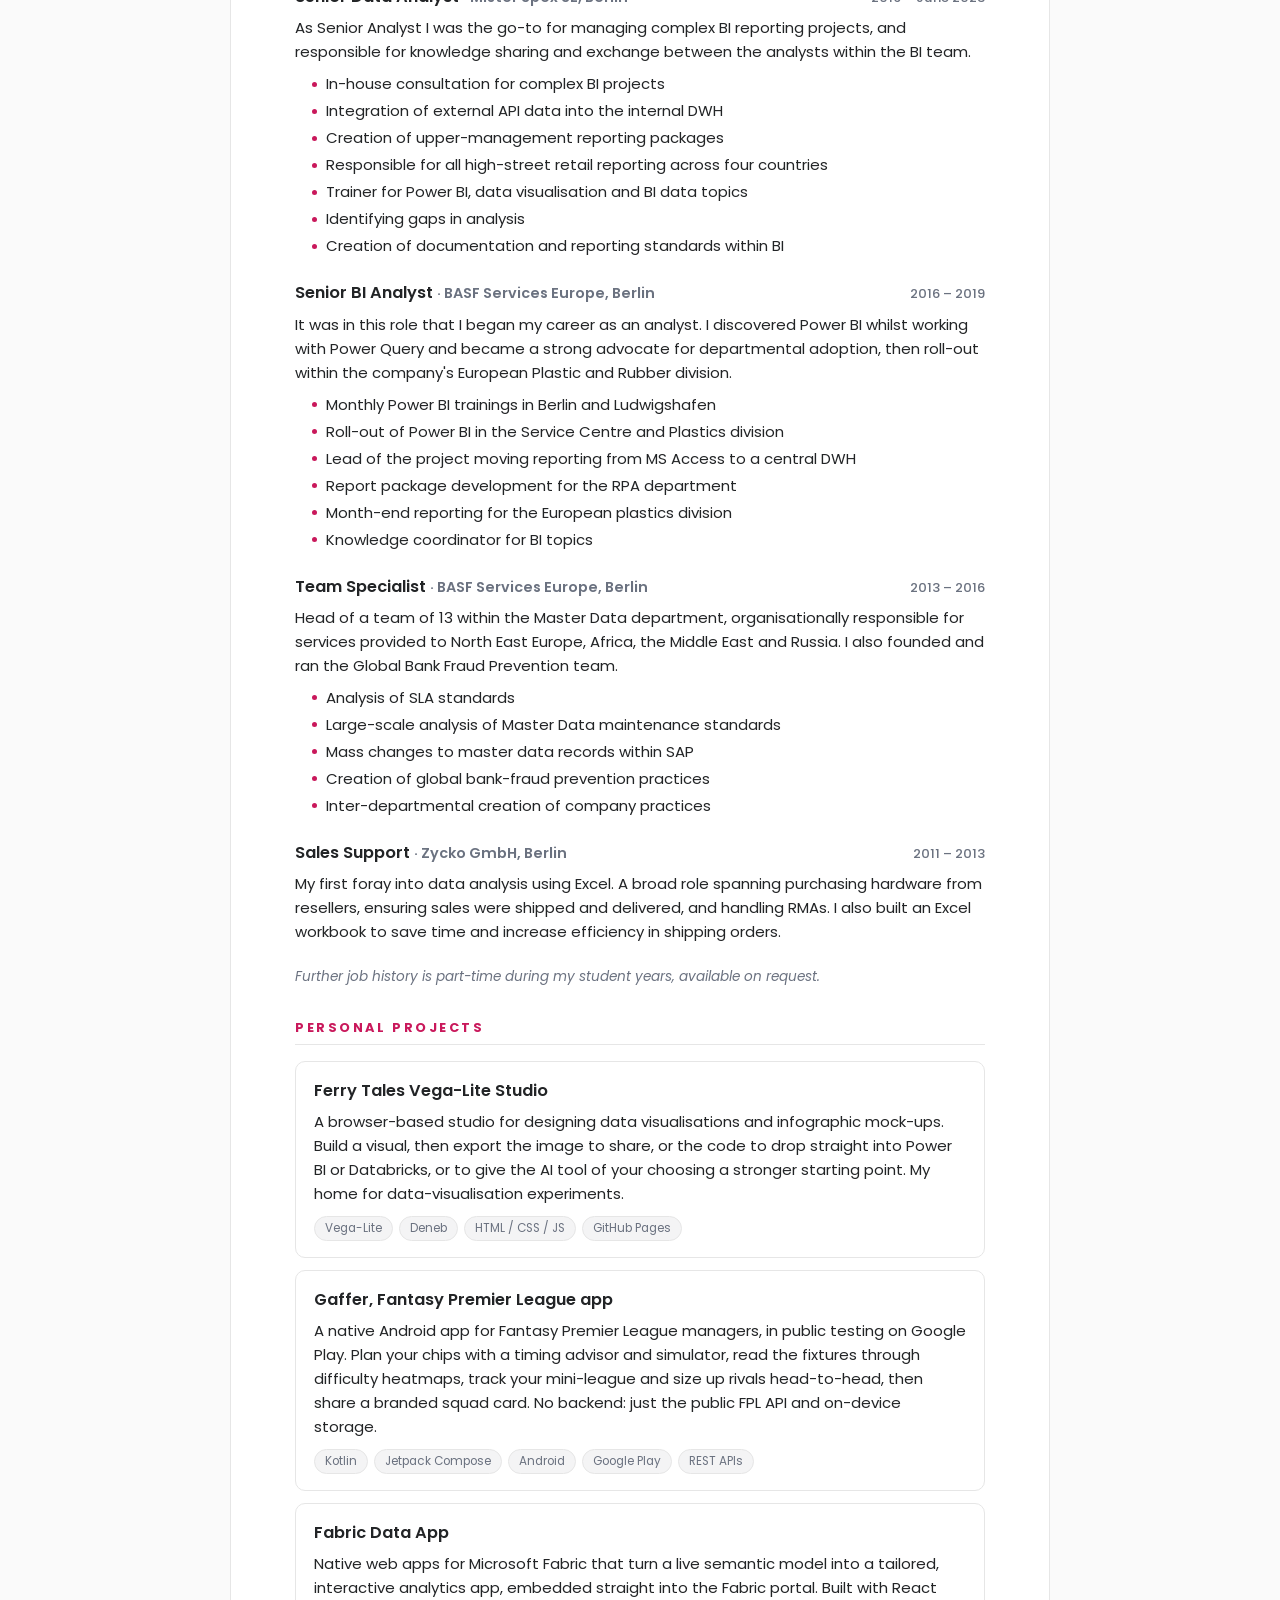
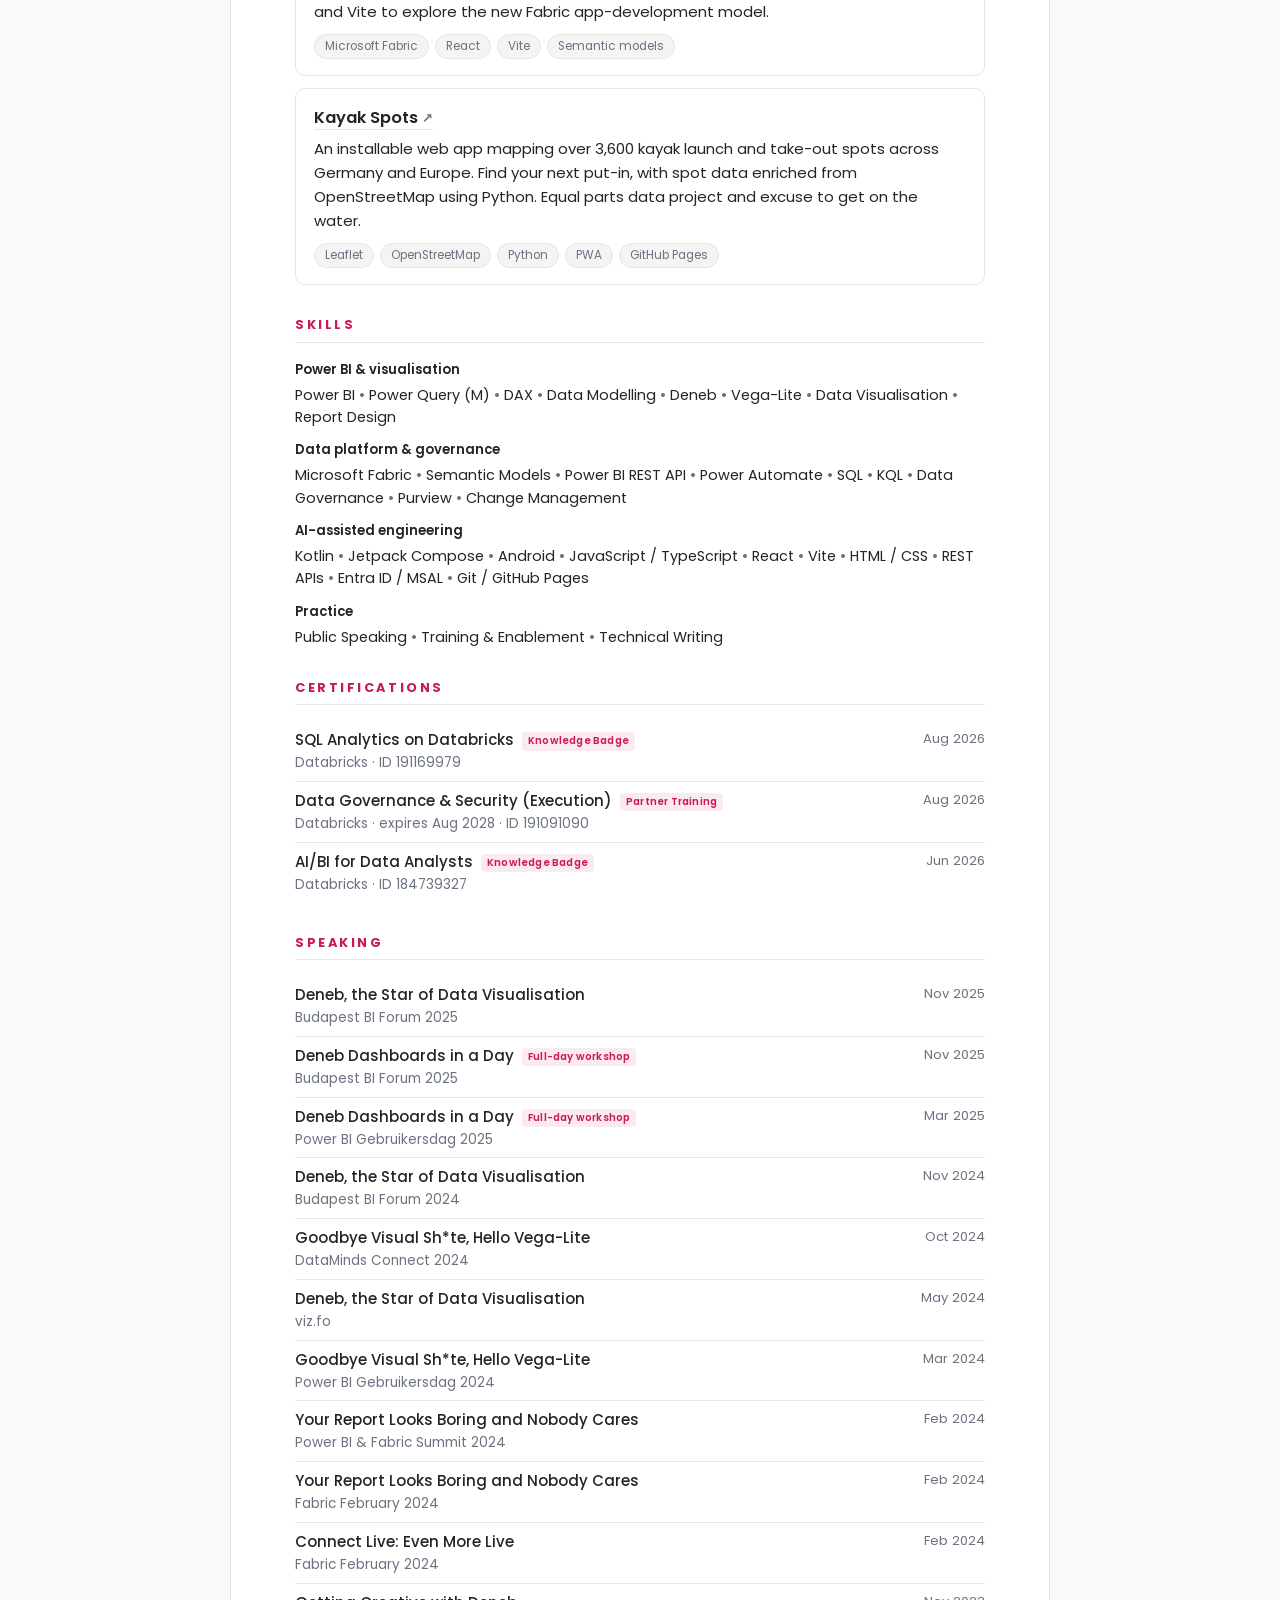
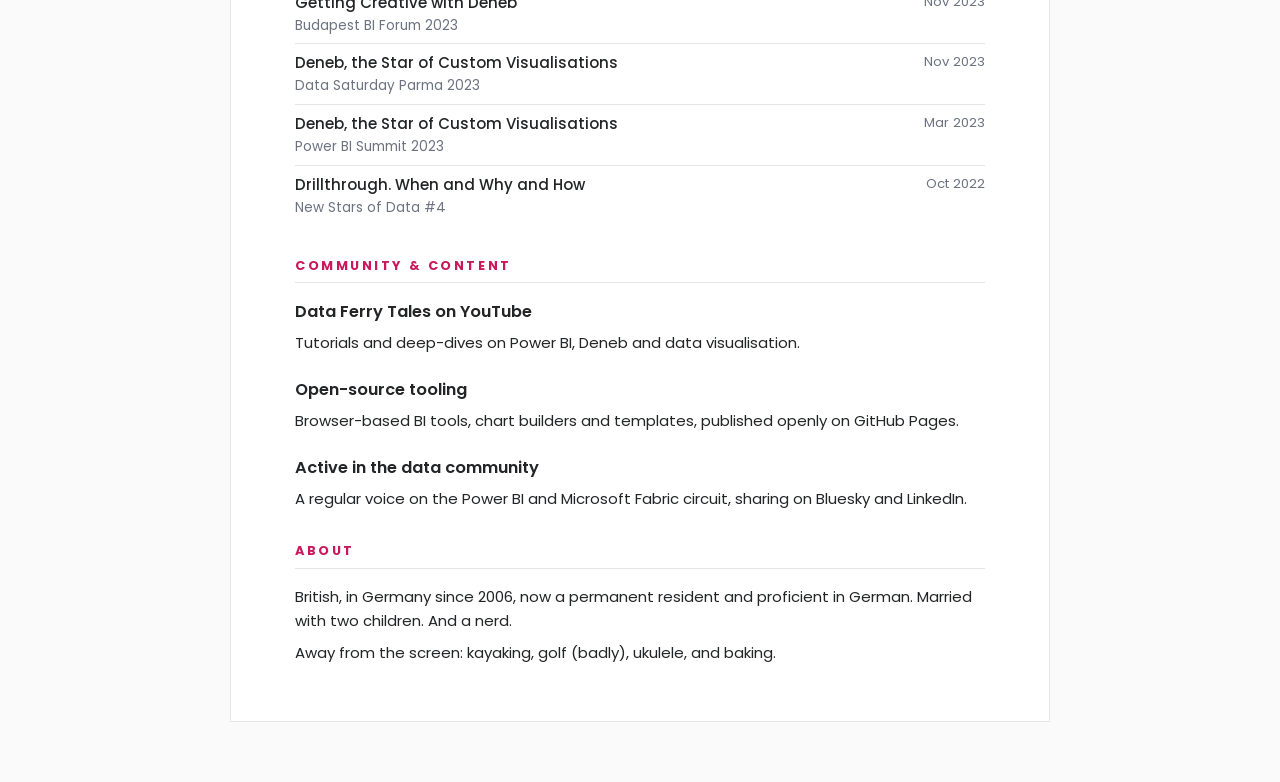
==== commit 1b93fb1e: "CV: fix About section spacing and hobbies line formatting Restore normal top spacing on the About se" ====
--- a/cv/index.html
+++ b/cv/index.html
@@ -134,7 +134,7 @@
     /* ── Two-up footer sections ── */
     .grid2{display:grid;grid-template-columns:1fr 1fr;gap:30px}
     .pill-list{display:flex;flex-wrap:wrap;gap:6px}
-    .footer .interests{color:var(--muted);margin-top:8px}
+    .footer .interests{margin-top:8px}
     .note{color:var(--muted);font-size:.85rem;font-style:italic;margin-top:10px}
 
     /* ── Website-feel touches (screen only) ── */
@@ -490,7 +490,7 @@
       const about = cv.about ? `<p>${esc(cv.about)}</p>` : '';
       const interests = cv.interests ? `<p class="interests">${esc(cv.interests)}</p>` : '';
       if(!about && !interests) return '';
-      return `<div class="footer"><section style="margin-top:0"><h2>About</h2>${about}${interests}</section></div>`;
+      return `<div class="footer"><section><h2>About</h2>${about}${interests}</section></div>`;
     }
 
     function render(cv){
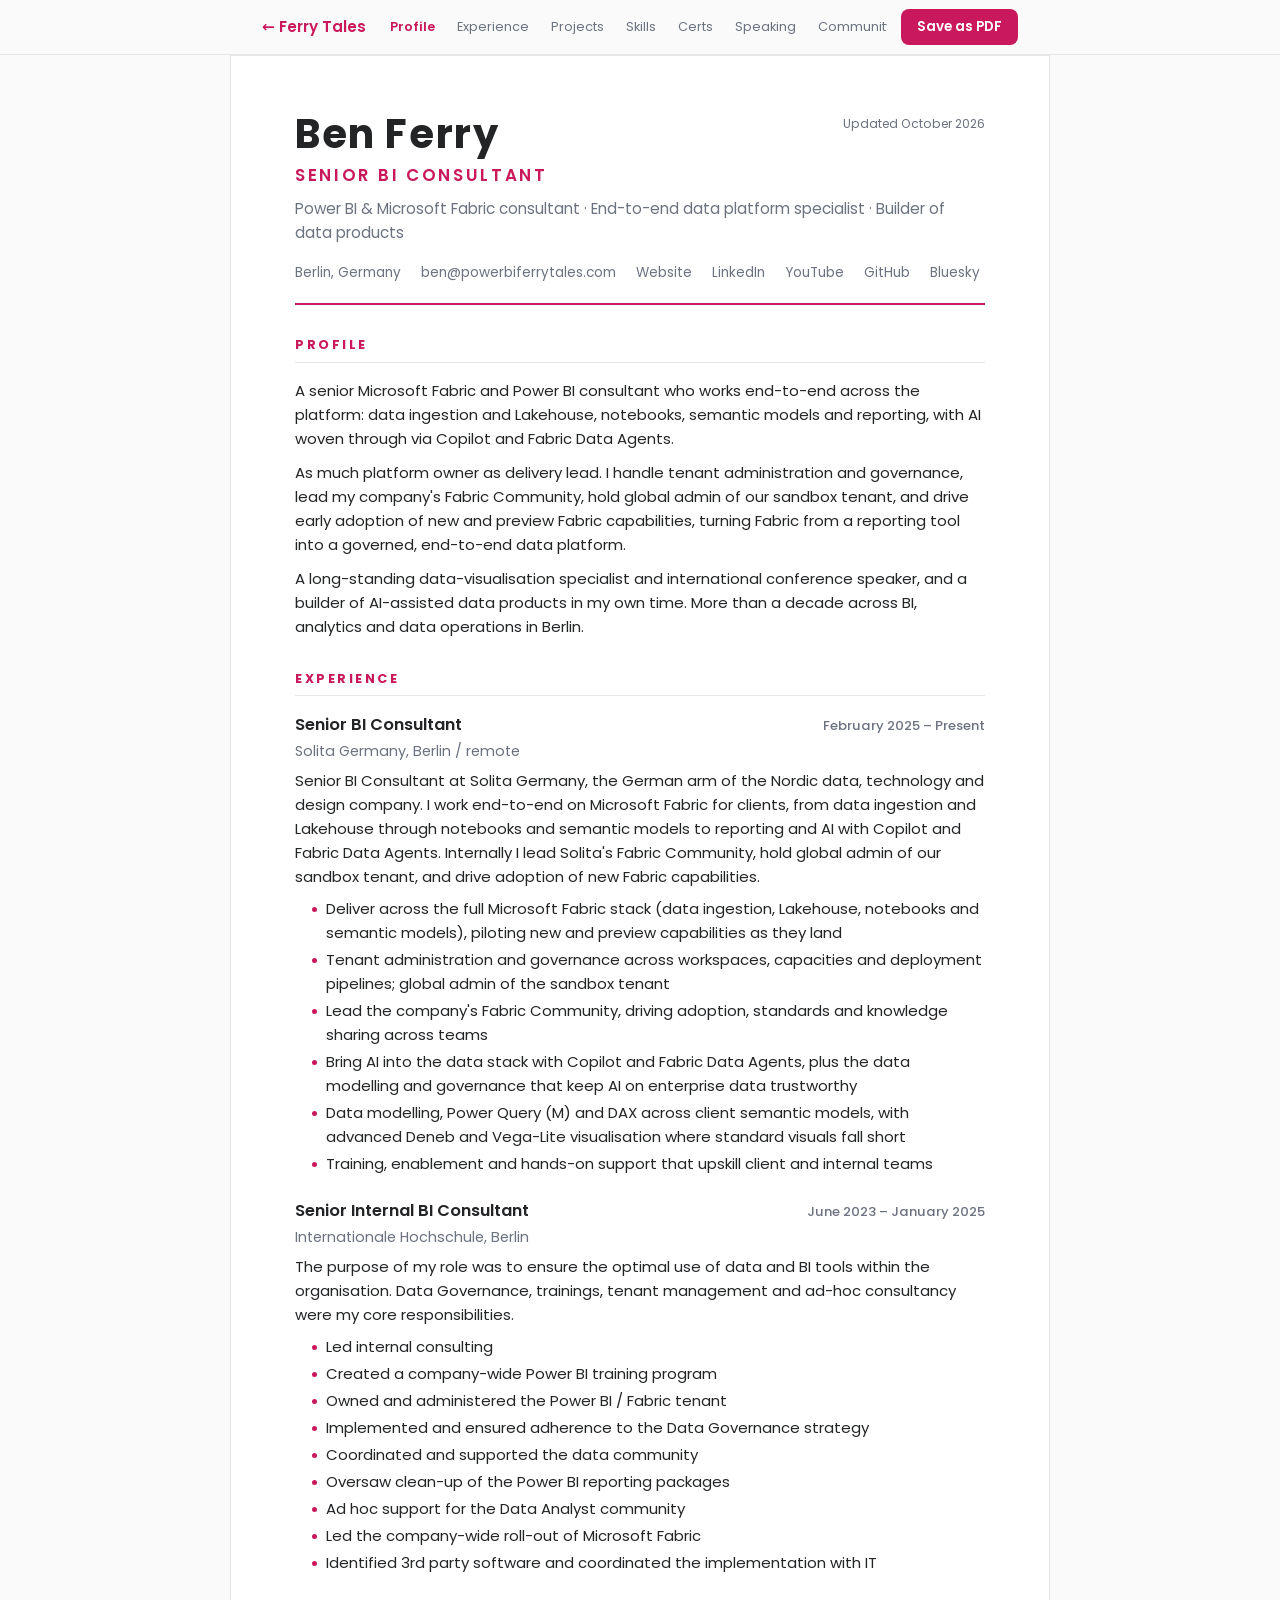
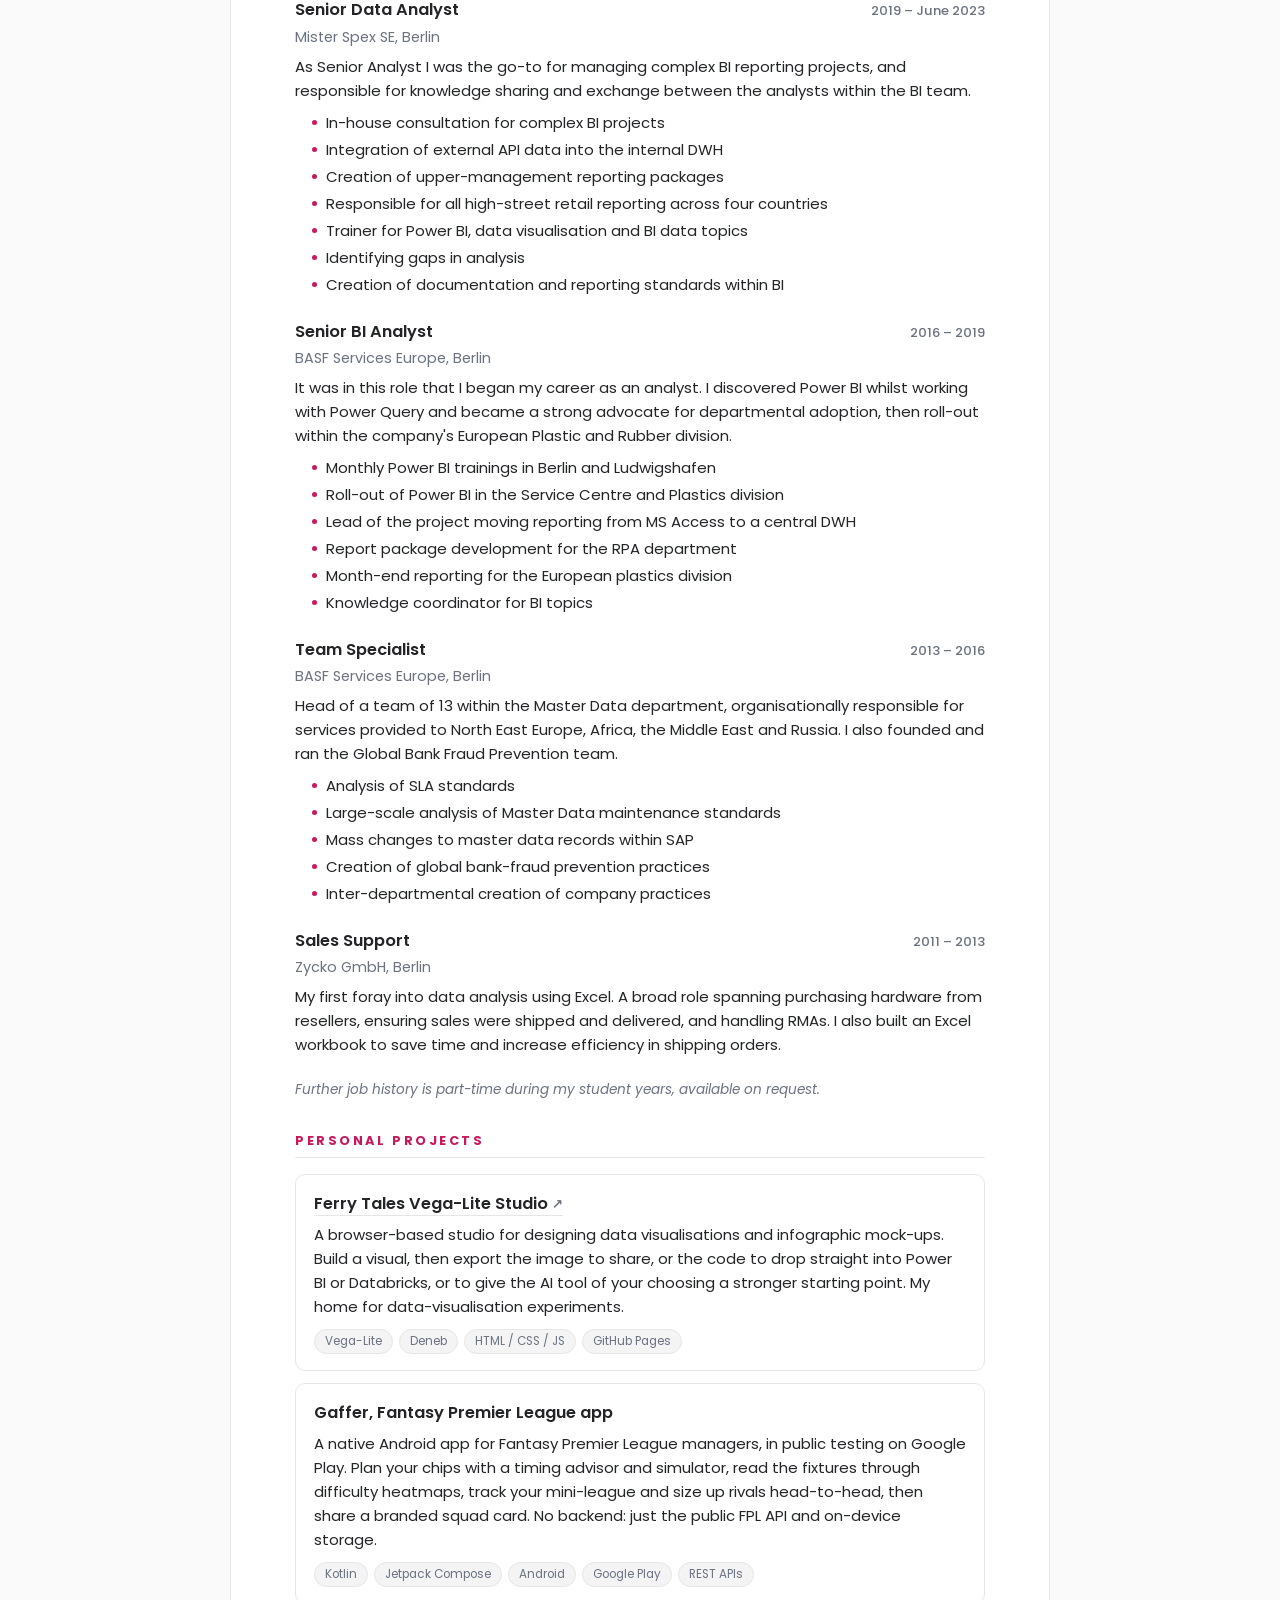
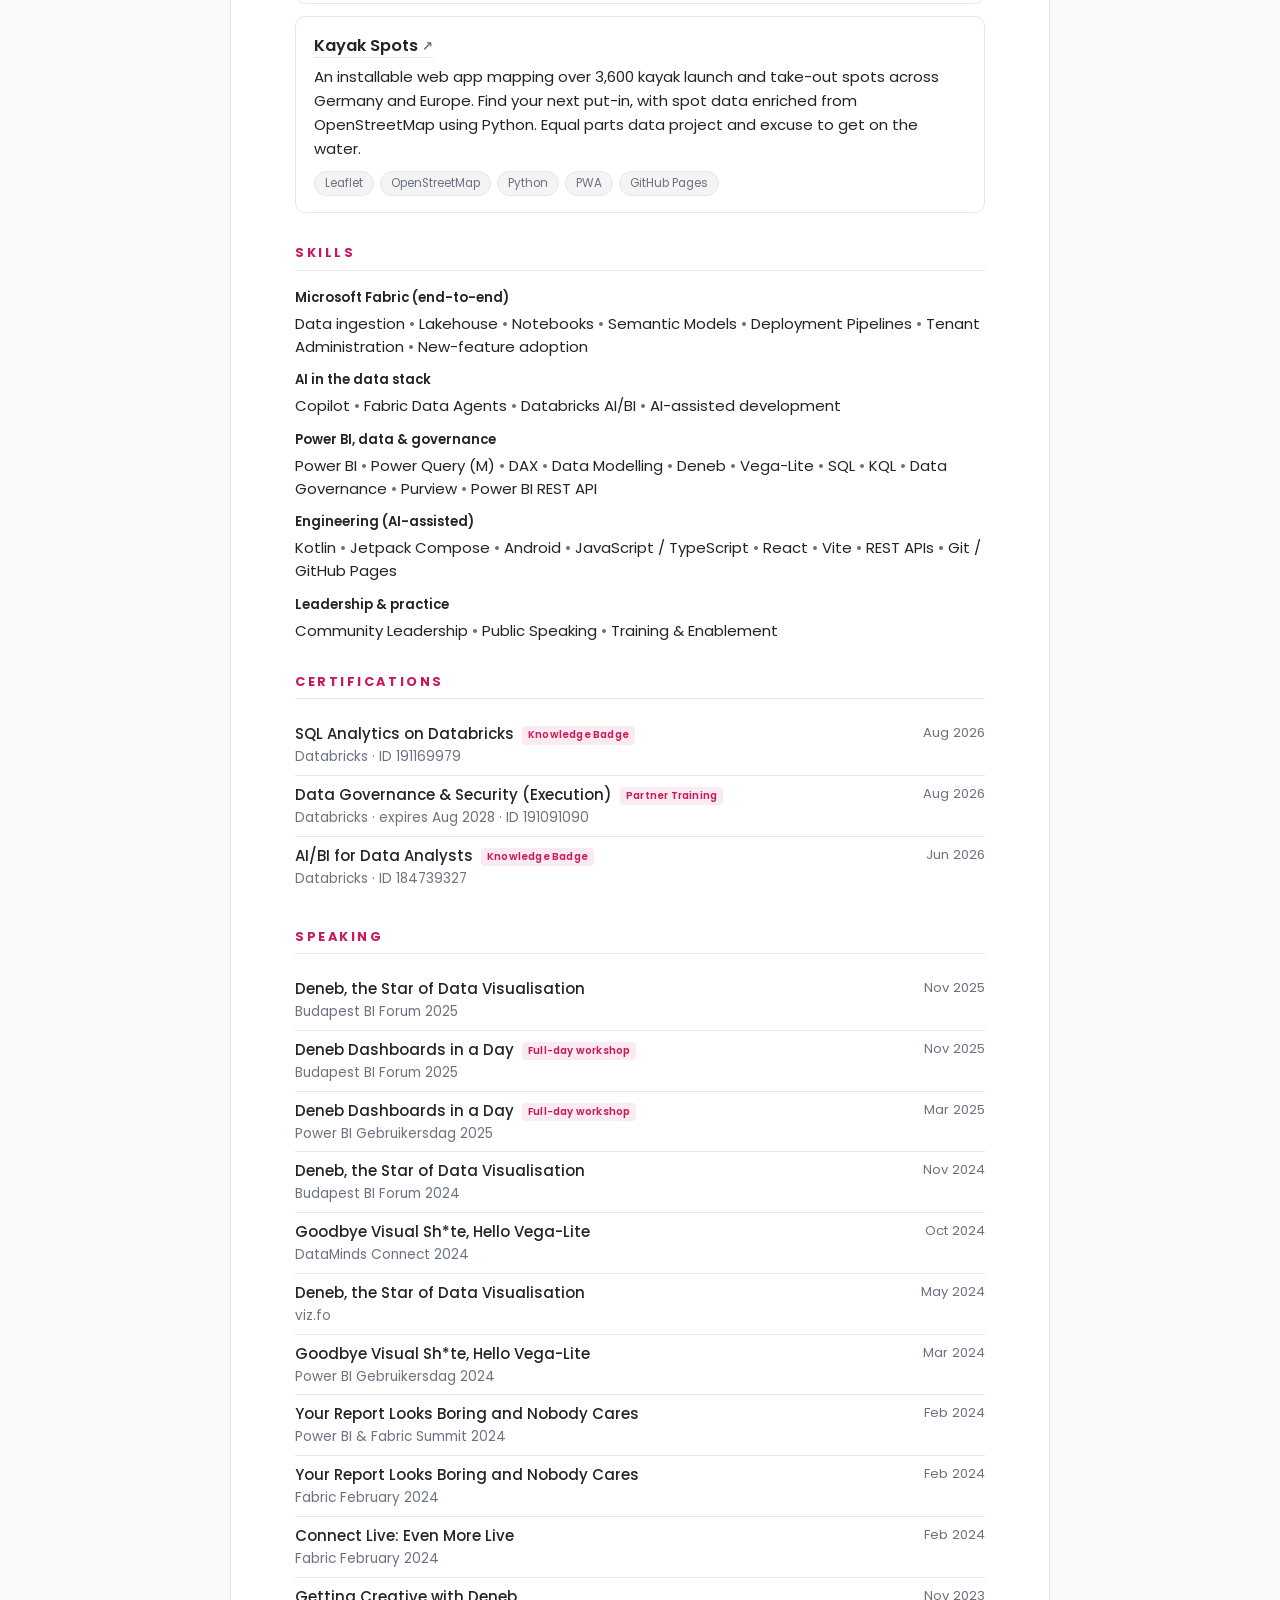
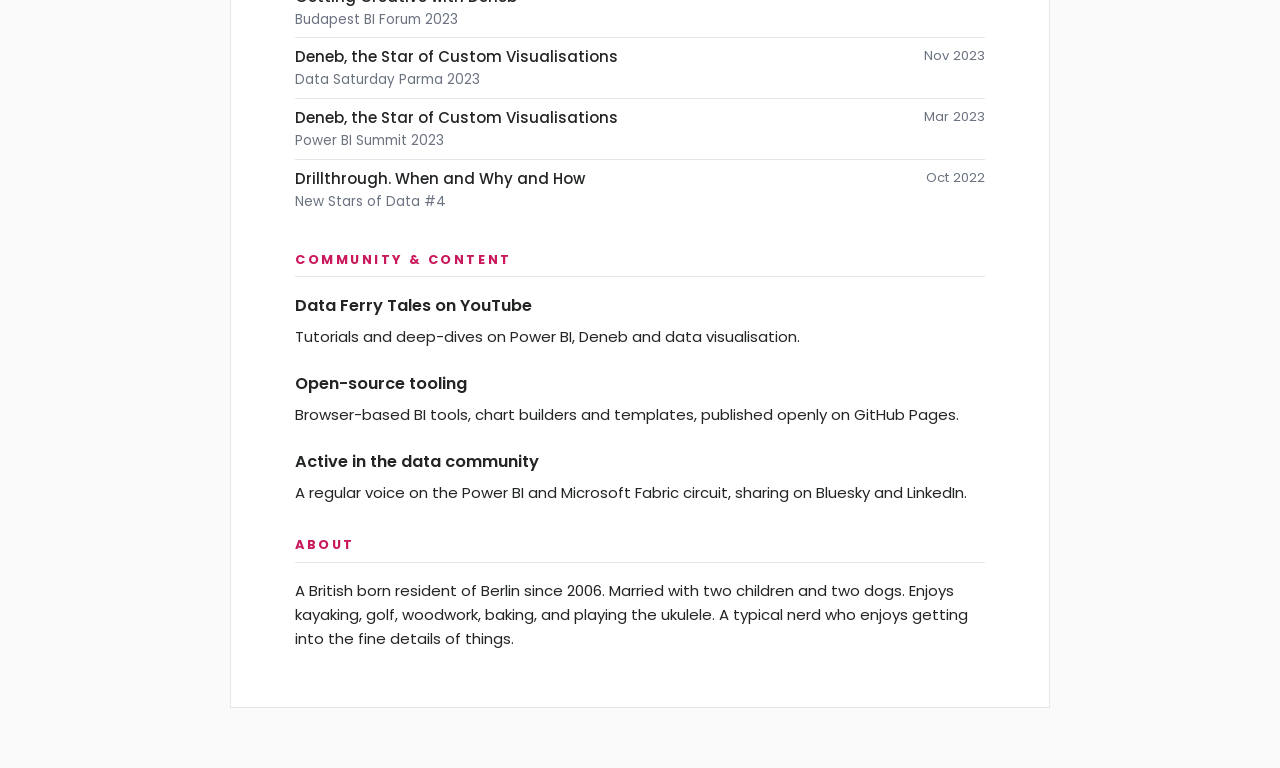
==== commit 5607764a: "CV: senior end-to-end Fabric repositioning + layout fixes Reposition toward senior, end-to-end Micro" ====
--- a/cv/index.html
+++ b/cv/index.html
@@ -101,7 +101,7 @@
     .entry:last-child{margin-bottom:0}
     .entry-head{display:flex;justify-content:space-between;align-items:baseline;gap:16px;flex-wrap:wrap}
     .entry-title{font-weight:600;font-size:1.02rem}
-    .entry-org{color:var(--muted);font-size:.9rem}
+    .entry-org{color:var(--muted);font-size:.9rem;margin-top:2px}
     .entry-dates{color:var(--muted);font-size:.82rem;white-space:nowrap;font-weight:500}
     .entry-summary{margin-top:6px}
     .entry ul{margin:8px 0 0 0;padding-left:1.1em;list-style:none}
@@ -119,7 +119,7 @@
     /* ── Skills ── */
     .skill-group{margin-bottom:11px}
     .skill-group h3{font-size:.82rem;font-weight:600;color:var(--ink);margin-bottom:4px}
-    .skill-line{font-size:.9rem;line-height:1.55;margin:0}
+    .skill-line{line-height:1.55;margin:0}
     .skill-line .sep{color:var(--muted)}
 
     /* ── Speaking ── */
@@ -164,21 +164,22 @@
 
     /* ── Print / PDF ── */
     @media print{
+      html{font-size:12.27px}
       body{background:#fff;font-size:11.5px}
       .topbar,.progress{display:none}
       .sheet{border:none;max-width:none;margin:0;padding:0 5mm}
-      section{margin-top:20px}
-      .masthead{margin-bottom:18px;padding-bottom:16px}
-      h2{break-after:avoid;margin-bottom:12px;padding-bottom:5px}
+      section{margin-top:16px}
+      .masthead{margin-bottom:16px;padding-bottom:14px}
+      h2{break-after:avoid;margin-bottom:10px;padding-bottom:5px}
       .profile p{margin-bottom:7px}
-      .entry{margin-bottom:14px;break-inside:auto}
+      .entry{margin-bottom:12px;break-inside:auto}
       .talk,.skill-group,.now .entry{break-inside:avoid}
-      .skill-group{margin-bottom:8px}
-      .talk{padding:5px 0}
-      .now .entry{border:none;border-radius:0;padding:0;margin-bottom:13px}
+      .skill-group{margin-bottom:7px}
+      .talk{padding:4px 0}
+      .now .entry{border:none;border-radius:0;padding:0;margin-bottom:12px}
       .reveal{opacity:1 !important;transform:none !important}
       a{color:inherit;text-decoration:none}
-      @page{margin:12mm}
+      @page{margin:10mm}
     }
   </style>
 </head>
@@ -209,7 +210,7 @@
   "updated": "October 2026",
   "name": "Ben Ferry",
   "title": "Senior BI Consultant",
-  "tagline": "Power BI & Microsoft Fabric consultant · Data-visualisation specialist · Builder of data products",
+  "tagline": "Power BI & Microsoft Fabric consultant · End-to-end data platform specialist · Builder of data products",
   "contact": {
     "email": "ben@powerbiferrytales.com",
     "location": "Berlin, Germany",
@@ -220,13 +221,14 @@
     "bluesky": "https://bsky.app/profile/dataferrytales.bsky.social"
   },
   "profile": [
-    "A Business Intelligence consultant specialising in Power BI and Microsoft Fabric, from data modelling and report development through to tenant management, governance, training and team enablement.",
-    "Data visualisation stays close to my heart, pushing reporting beyond the default visual set with Deneb and Vega-Lite, and I speak regularly at international conferences on making data clear and engaging.",
-    "Increasingly a builder of data products, browser-based BI tooling and native apps published openly on GitHub and Google Play. More than a decade across BI, analytics and data operations in Berlin."
+    "A senior Microsoft Fabric and Power BI consultant who works end-to-end across the platform: data ingestion and Lakehouse, notebooks, semantic models and reporting, with AI woven through via Copilot and Fabric Data Agents.",
+    "As much platform owner as delivery lead. I handle tenant administration and governance, lead my company's Fabric Community, hold global admin of our sandbox tenant, and drive early adoption of new and preview Fabric capabilities, turning Fabric from a reporting tool into a governed, end-to-end data platform.",
+    "A long-standing data-visualisation specialist and international conference speaker, and a builder of AI-assisted data products in my own time. More than a decade across BI, analytics and data operations in Berlin."
   ],
   "now": [
     {
       "name": "Ferry Tales Vega-Lite Studio",
+      "link": "https://dataferrytales.github.io/studio/vegalite.html",
       "blurb": "A browser-based studio for designing data visualisations and infographic mock-ups. Build a visual, then export the image to share, or the code to drop straight into Power BI or Databricks, or to give the AI tool of your choosing a stronger starting point. My home for data-visualisation experiments.",
       "tags": ["Vega-Lite", "Deneb", "HTML / CSS / JS", "GitHub Pages"]
     },
@@ -234,11 +236,6 @@
       "name": "Gaffer, Fantasy Premier League app",
       "blurb": "A native Android app for Fantasy Premier League managers, in public testing on Google Play. Plan your chips with a timing advisor and simulator, read the fixtures through difficulty heatmaps, track your mini-league and size up rivals head-to-head, then share a branded squad card. No backend: just the public FPL API and on-device storage.",
       "tags": ["Kotlin", "Jetpack Compose", "Android", "Google Play", "REST APIs"]
-    },
-    {
-      "name": "Fabric Data App",
-      "blurb": "Native web apps for Microsoft Fabric that turn a live semantic model into a tailored, interactive analytics app, embedded straight into the Fabric portal. Built with React and Vite to explore the new Fabric app-development model.",
-      "tags": ["Microsoft Fabric", "React", "Vite", "Semantic models"]
     },
     {
       "name": "Kayak Spots",
@@ -254,14 +251,14 @@
       "location": "Berlin / remote",
       "start": "February 2025",
       "end": "Present",
-      "summary": "Senior BI Consultant at Solita Germany, the German arm of the Nordic data, technology and design company, delivering end-to-end Power BI and Microsoft Fabric solutions for clients. My work spans report and dashboard development, Fabric platform set-up and maintenance, and enabling client teams to get more from their data, with a strong data-visualisation focus throughout.",
+      "summary": "Senior BI Consultant at Solita Germany, the German arm of the Nordic data, technology and design company. I work end-to-end on Microsoft Fabric for clients, from data ingestion and Lakehouse through notebooks and semantic models to reporting and AI with Copilot and Fabric Data Agents. Internally I lead Solita's Fabric Community, hold global admin of our sandbox tenant, and drive adoption of new Fabric capabilities.",
       "bullets": [
-        "Set up and maintain Microsoft Fabric infrastructure, spanning workspaces, capacities, semantic models and deployment pipelines",
-        "Share BI knowledge and provide hands-on support, training, guidance and ad-hoc consultancy that upskill client teams",
-        "Establish BI best practice, documentation and reporting standards to keep client estates consistent and maintainable",
-        "Data modelling, Power Query (M) transformations and DAX measure development across client semantic models",
-        "Develop advanced and custom visualisations with Deneb and Vega-Lite where the standard Power BI visual set falls short",
-        "Design and build Power BI reports and dashboards for client engagements, applying strong data-visualisation principles to keep reporting clear, focused and engaging"
+        "Deliver across the full Microsoft Fabric stack (data ingestion, Lakehouse, notebooks and semantic models), piloting new and preview capabilities as they land",
+        "Tenant administration and governance across workspaces, capacities and deployment pipelines; global admin of the sandbox tenant",
+        "Lead the company's Fabric Community, driving adoption, standards and knowledge sharing across teams",
+        "Bring AI into the data stack with Copilot and Fabric Data Agents, plus the data modelling and governance that keep AI on enterprise data trustworthy",
+        "Data modelling, Power Query (M) and DAX across client semantic models, with advanced Deneb and Vega-Lite visualisation where standard visuals fall short",
+        "Training, enablement and hands-on support that upskill client and internal teams"
       ]
     },
     {
@@ -274,7 +271,7 @@
       "bullets": [
         "Led internal consulting",
         "Created a company-wide Power BI training program",
-        "Managed the Power BI / Fabric tenant",
+        "Owned and administered the Power BI / Fabric tenant",
         "Implemented and ensured adherence to the Data Governance strategy",
         "Coordinated and supported the data community",
         "Oversaw clean-up of the Power BI reporting packages",
@@ -344,20 +341,24 @@
   "experienceNote": "Further job history is part-time during my student years, available on request.",
   "skills": [
     {
-      "group": "Power BI & visualisation",
-      "items": ["Power BI", "Power Query (M)", "DAX", "Data Modelling", "Deneb", "Vega-Lite", "Data Visualisation", "Report Design"]
-    },
-    {
-      "group": "Data platform & governance",
-      "items": ["Microsoft Fabric", "Semantic Models", "Power BI REST API", "Power Automate", "SQL", "KQL", "Data Governance", "Purview", "Change Management"]
-    },
-    {
-      "group": "AI-assisted engineering",
-      "items": ["Kotlin", "Jetpack Compose", "Android", "JavaScript / TypeScript", "React", "Vite", "HTML / CSS", "REST APIs", "Entra ID / MSAL", "Git / GitHub Pages"]
-    },
-    {
-      "group": "Practice",
-      "items": ["Public Speaking", "Training & Enablement", "Technical Writing"]
+      "group": "Microsoft Fabric (end-to-end)",
+      "items": ["Data ingestion", "Lakehouse", "Notebooks", "Semantic Models", "Deployment Pipelines", "Tenant Administration", "New-feature adoption"]
+    },
+    {
+      "group": "AI in the data stack",
+      "items": ["Copilot", "Fabric Data Agents", "Databricks AI/BI", "AI-assisted development"]
+    },
+    {
+      "group": "Power BI, data & governance",
+      "items": ["Power BI", "Power Query (M)", "DAX", "Data Modelling", "Deneb", "Vega-Lite", "SQL", "KQL", "Data Governance", "Purview", "Power BI REST API"]
+    },
+    {
+      "group": "Engineering (AI-assisted)",
+      "items": ["Kotlin", "Jetpack Compose", "Android", "JavaScript / TypeScript", "React", "Vite", "REST APIs", "Git / GitHub Pages"]
+    },
+    {
+      "group": "Leadership & practice",
+      "items": ["Community Leadership", "Public Speaking", "Training & Enablement"]
     }
   ],
   "certifications": [
@@ -386,8 +387,8 @@
     { "name": "Open-source tooling", "blurb": "Browser-based BI tools, chart builders and templates, published openly on GitHub Pages." },
     { "name": "Active in the data community", "blurb": "A regular voice on the Power BI and Microsoft Fabric circuit, sharing on Bluesky and LinkedIn." }
   ],
-  "about": "British, in Germany since 2006, now a permanent resident and proficient in German. Married with two children. And a nerd.",
-  "interests": "Away from the screen: kayaking, golf (badly), ukulele, and baking."
+  "about": "A British born resident of Berlin since 2006. Married with two children and two dogs. Enjoys kayaking, golf, woodwork, baking, and playing the ukulele. A typical nerd who enjoys getting into the fine details of things.",
+  "interests": ""
 }
   </script>
 
@@ -436,9 +437,10 @@
       const body = items.map(e=>`
         <div class="entry">
           <div class="entry-head">
-            <span class="entry-title">${esc(e.role)} <span class="entry-org">· ${esc(e.org)}${e.location?', '+esc(e.location):''}</span></span>
+            <span class="entry-title">${esc(e.role)}</span>
             <span class="entry-dates">${esc(e.start)} – ${esc(e.end)}</span>
           </div>
+          <div class="entry-org">${esc(e.org)}${e.location?', '+esc(e.location):''}</div>
           ${e.summary?`<p class="entry-summary">${esc(e.summary)}</p>`:''}
           ${e.bullets && e.bullets.length?`<ul>${e.bullets.map(b=>`<li>${esc(b)}</li>`).join('')}</ul>`:''}
         </div>`).join('');
